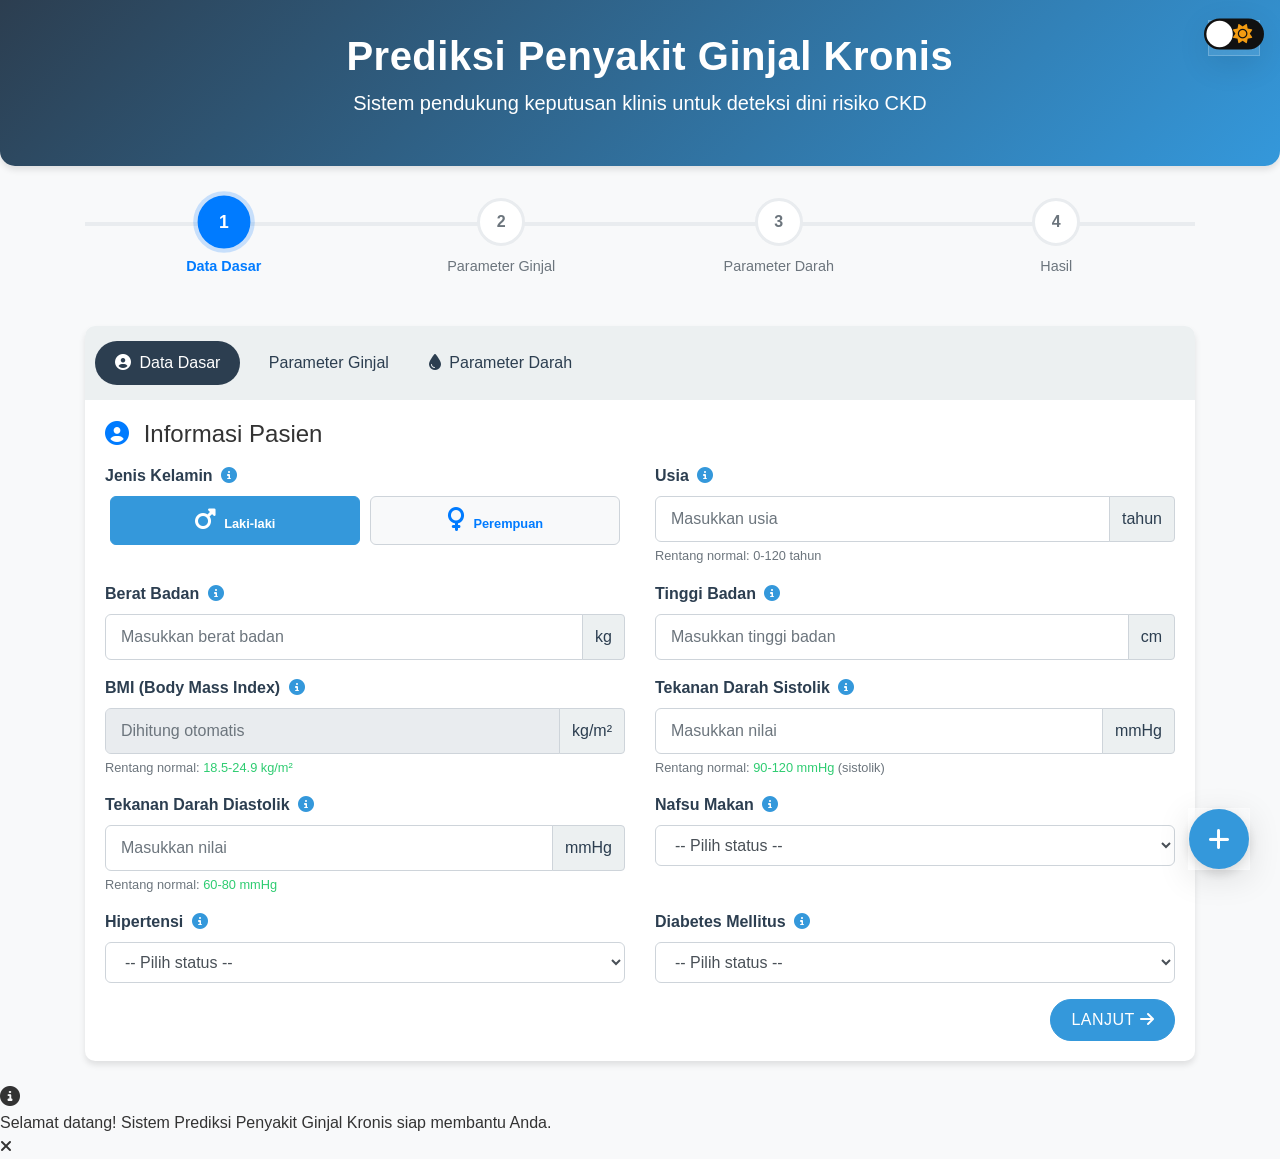
==== templates/index.html @ 7994974a "First commit" ====
<!DOCTYPE html>
<html lang="id">
<head>
    <meta charset="UTF-8">
    <meta name="viewport" content="width=device-width, initial-scale=1.0">
    <title>Prediksi Penyakit Ginjal Kronis - Sistem Pendukung Keputusan Klinis</title>
    <link href="https://cdnjs.cloudflare.com/ajax/libs/bootstrap/4.6.2/css/bootstrap.min.css" rel="stylesheet">
    <link href="https://cdnjs.cloudflare.com/ajax/libs/font-awesome/6.4.0/css/all.min.css" rel="stylesheet">
    <style>
        :root {
            --primary-color: #2c3e50;
            --secondary-color: #3498db;
            --accent-color: #e74c3c;
            --light-color: #ecf0f1;
            --dark-color: #2c3e50;
            --success-color: #2ecc71;
            --warning-color: #f39c12;
            --danger-color: #e74c3c;
        }
        
        body {
            background-color: #f8f9fa;
            font-family: 'Segoe UI', Tahoma, Geneva, Verdana, sans-serif;
            color: #333;
        }
        
        /* Header styling */
        .app-header {
            background: linear-gradient(135deg, var(--primary-color), var(--secondary-color));
            color: white;
            padding: 2rem 0;
            margin-bottom: 2rem;
            border-radius: 0 0 15px 15px;
            box-shadow: 0 4px 6px rgba(0, 0, 0, 0.1);
        }
        
        .app-title {
            font-weight: 700;
            letter-spacing: 0.5px;
        }
        
        /* Card styling */
        .card {
            border-radius: 10px;
            box-shadow: 0 4px 6px rgba(0, 0, 0, 0.1);
            margin-bottom: 20px;
            border: none;
        }
        
        .card-header {
            background-color: var(--light-color);
            border-bottom: none;
            border-radius: 10px 10px 0 0 !important;
            padding: 15px 20px;
        }
        
        .card-body {
            padding: 20px;
        }
        
        /* Navigation pills */
        .nav-pills .nav-link {
            border-radius: 50px;
            padding: 10px 20px;
            color: var(--primary-color);
            font-weight: 500;
        }
        
        .nav-pills .nav-link.active {
            background-color: var(--primary-color);
            color: white;
        }
        
        .nav-pills .nav-link:not(.active):hover {
            background-color: rgba(44, 62, 80, 0.1);
        }
        
        /* Form styling */
        .form-group label {
            font-weight: 600;
            color: var(--primary-color);
            margin-bottom: 0.5rem;
        }
        
        .form-control {
            border-radius: 6px;
            border: 1px solid #ced4da;
            padding: 10px 15px;
            height: auto;
            transition: all 0.3s;
        }
        
        .form-control:focus {
            border-color: var(--secondary-color);
            box-shadow: 0 0 0 0.2rem rgba(52, 152, 219, 0.25);
        }
        
        .input-group-text {
            background-color: var(--light-color);
            border-color: #ced4da;
            color: var(--primary-color);
        }
        
        /* Button styling */
        .btn {
            border-radius: 50px;
            padding: 8px 20px;
            font-weight: 500;
            text-transform: uppercase;
            letter-spacing: 0.5px;
            transition: all 0.3s;
        }
        
        .btn-primary {
            background-color: var(--secondary-color);
            border-color: var(--secondary-color);
        }
        
        .btn-primary:hover {
            background-color: #2980b9;
            border-color: #2980b9;
        }
        
        .btn-success {
            background-color: var(--success-color);
            border-color: var(--success-color);
        }
        
        .btn-success:hover {
            background-color: #27ae60;
            border-color: #27ae60;
        }
        
        .btn-secondary {
            background-color: #95a5a6;
            border-color: #95a5a6;
        }
        
        .btn-secondary:hover {
            background-color: #7f8c8d;
            border-color: #7f8c8d;
        }
        
        /* Loading spinner */
        .loading-spinner {
            width: 4rem;
            height: 4rem;
        }
        
        .result-card {
            display: none;
            opacity: 0;
            max-height: 0;
            transition: all 0.5s ease;
        }

        .result-card.show {
            display: block;
            opacity: 1;
            max-height: 1000px;
            animation: fadeIn 0.5s;
        }

        #mainResult {
            border-radius: 10px;
            padding: 20px;
            text-align: center;
        }

        #resultExplanation {
            border-radius: 10px;
            padding: 20px;
        }

        /* Risk levels styling */
        .high-risk {
            background: #ffe6e6;
            border-left: 5px solid #ff4444;
            color: #cc0000;
        }

        .moderate-risk {
            background-color: rgba(243, 156, 18, 0.1);
            border-left: 5px solid var(--warning-color);
        }

        .low-risk {
            background: #e6ffe6;
            border-left: 5px solid #00cc00;
            color: #006600;
        }

        /* Confidence badges */
        .confidence-badge {
            display: inline-block;
            padding: 5px 15px;
            border-radius: 20px;
            font-size: 0.8rem;
            font-weight: 600;
            color: white;
            margin-top: 10px;
        }

        .confidence-high {
            background-color: var(--success-color);
        }

        .confidence-medium {
            background-color: var(--warning-color);
        }

        .confidence-low {
            background-color: var(--danger-color);
        }

        /* Feature importance */
        #featureImportance {
            height: 300px;
        }

        /* Tooltip styling */
        .param-info {
            color: var(--secondary-color);
            margin-left: 4px;
            cursor: help;
        }

        /* Range indicators */
        .range-normal {
            color: var(--success-color);
            font-weight: 500;
        }

        .range-warning {
            color: var(--warning-color);
            font-weight: 500;
        }

        .range-danger {
            color: var(--danger-color);
            font-weight: 500;
        }

        /* Progress bar styling */
        .progress-container {
            width: 100%;
            background-color: #f1f1f1;
            border-radius: 5px;
            margin: 15px 0;
        }

        .progress-bar {
            height: 10px;
            border-radius: 5px;
            transition: width 0.5s ease-in-out;
        }

        .progress-bar-high {
            background-color: var(--danger-color);
        }

        .progress-bar-medium {
            background-color: var(--warning-color);
        }

        .progress-bar-low {
            background-color: var(--success-color);
        }

        /* Detailed results section */
        .details-section {
            margin-top: 30px;
            border-top: 1px solid #eee;
            padding-top: 20px;
        }

        .detail-card {
            background-color: #f9f9f9;
            border-radius: 8px;
            padding: 15px;
            margin-bottom: 15px;
            box-shadow: 0 2px 4px rgba(0,0,0,0.05);
            transition: transform 0.3s ease;
        }

        .detail-card:hover {
            transform: translateY(-3px);
        }

        /* Data table styling */
        .data-table {
            width: 100%;
            border-collapse: collapse;
            margin: 20px 0;
        }

        .data-table th, 
        .data-table td {
            padding: 10px;
            border: 1px solid #ddd;
            text-align: left;
        }

        .data-table th {
            background-color: #f5f5f5;
            font-weight: 600;
        }

        .data-table tr:nth-child(even) {
            background-color: #f9f9f9;
        }

        /* Fade-in animation */
        @keyframes fadeIn {
            from {
                opacity: 0;
            }
            to {
                opacity: 1;
            }
        }

        /* Print styles */
        @media print {
            .no-print {
                display: none;
            }
            
            .result-card {
                display: block !important;
                max-height: none !important;
                opacity: 1 !important;
            }
        }
        
        /* Gender toggle */
        .gender-toggle {
            display: flex;
            width: 100%;
            margin-bottom: 15px;
            margin-top: 20px;
        }
        
        .gender-toggle label {
            flex: 1;
            text-align: center;
            background-color: #f8f9fa;
            color: #495057;
            padding: 10px;
            margin: 0 5px;
            border-radius: 6px;
            cursor: pointer;
            transition: all 0.3s;
            border: 1px solid #ced4da;
        }
        
        .gender-toggle input[type="radio"] {
            display: none;
        }
        
        .gender-toggle input[type="radio"]:checked + label {
            background-color: var(--secondary-color);
            color: white;
            border-color: var(--secondary-color);
        }
        
        .gender-toggle label:hover {
            background-color: #e9ecef;
        }
        
        .gender-toggle input[type="radio"]:checked + label:hover {
            background-color: var(--secondary-color);
        }
        
        /* Icon styling */
        .gender-icon {
            font-size: 1.5rem;
            margin-right: 5px;
        }
        
        /* Awareness section */
        .awareness-section {
            background-color: rgba(52, 152, 219, 0.1);
            border-radius: 10px;
            padding: 20px;
            margin: 30px 0;
            border-left: 5px solid var(--secondary-color);
        }
        
        .awareness-title {
            color: var(--secondary-color);
            font-weight: 600;
        }
        
        .awareness-indicator {
            display: flex;
            align-items: center;
            margin-bottom: 10px;
        }
        
        .indicator-icon {
            width: 40px;
            height: 40px;
            border-radius: 50%;
            background-color: var(--secondary-color);
            color: white;
            display: flex;
            align-items: center;
            justify-content: center;
            margin-right: 15px;
            flex-shrink: 0;
        }
        
        /* Stage indicator */
        .ckd-stage-indicator {
            background-color: white;
            border-radius: 10px;
            overflow: hidden;
            margin: 20px 0;
            box-shadow: 0 2px 4px rgba(0,0,0,0.1);
        }
        
        .stage-header {
            background-color: var(--primary-color);
            color: white;
            padding: 10px 15px;
            font-weight: 600;
        }
        
        .stage-list {
            display: flex;
            flex-wrap: wrap;
        }
        
        .stage-item {
            flex: 1;
            min-width: 150px;
            padding: 15px;
            text-align: center;
            border-right: 1px solid #eee;
            border-bottom: 1px solid #eee;
        }
        
        .stage-title {
            font-weight: 600;
            margin-bottom: 5px;
        }
        
        .stage-value {
            font-size: 0.9rem;
            color: #666;
        }
        
        /* Print styling */
        @media print {
            body {
                background-color: white;
                font-size: 12pt;
            }
            
            .no-print {
                display: none !important;
            }
            
            .container {
                width: 100%;
                max-width: 100%;
            }
            
            .card {
                box-shadow: none;
                border: 1px solid #ddd;
            }
            
            .app-header {
                color: black;
                background: white;
                padding: 1rem 0;
                margin-bottom: 1rem;
                box-shadow: none;
                text-align: center;
            }
            
            #featureImportance {
                height: 250px;
            }
            
            .awareness-section {
                border: 1px solid #ddd;
                background-color: white;
            }
            
            .print-header {
                display: block !important;
                text-align: center;
                margin-bottom: 20px;
            }
            
            .print-footer {
                display: block !important;
                text-align: center;
                margin-top: 20px;
                font-size: 10pt;
                color: #666;
                border-top: 1px solid #ddd;
                padding-top: 10px;
            }
        }
        
        /* Print elements hidden by default */
        .print-header, .print-footer {
            display: none;
        }
        
        /* Animations */
        @keyframes fadeIn {
            from { opacity: 0; }
            to { opacity: 1; }
        }
        
        /* Risk factor badge */
        .risk-factor-badge {
            display: inline-block;
            background-color: #f8f9fa;
            padding: 3px 8px;
            border-radius: 15px;
            margin-right: 5px;
            margin-bottom: 5px;
            font-size: 0.85rem;
            border: 1px solid #e9ecef;
        }
        
        /* Progress steps */
        .form-progress {
            display: flex;
            margin-bottom: 30px;
            position: relative;
        }
        
        .form-progress::before {
            content: '';
            position: absolute;
            top: 14px;
            left: 0;
            width: 100%;
            height: 2px;
            background-color: #e9ecef;
            z-index: 1;
        }
        
        .progress-step {
            flex: 1;
            text-align: center;
            position: relative;
            z-index: 2;
        }
        
        .step-number {
            width: 30px;
            height: 30px;
            border-radius: 50%;
            background-color: #e9ecef;
            color: #6c757d;
            display: flex;
            align-items: center;
            justify-content: center;
            margin: 0 auto 10px;
            font-weight: 600;
            position: relative;
        }
        
        .progress-step.active .step-number, 
        .progress-step.completed .step-number {
            background-color: var(--secondary-color);
            color: white;
        }
        
        .step-title {
            font-size: 0.85rem;
            font-weight: 500;
            color: #6c757d;
        }
        
        .progress-step.active .step-title, 
        .progress-step.completed .step-title {
            color: var(--secondary-color);
            font-weight: 600;
        }
    </style>
</head>
<body>
    <!-- Print Header -->
    <div class="print-header">
        <h2>Laporan Prediksi Risiko Penyakit Ginjal Kronis</h2>
        <p>Tanggal Pemeriksaan: <span id="printDate"></span></p>
        <hr>
    </div>
    
    <!-- App Header -->
    <header class="app-header no-print">
        <div class="container">
            <div class="row">
                <div class="col-md-12 text-center">
                    <h1 class="app-title"><i class="fas fa-kidneys mr-2"></i> Prediksi Penyakit Ginjal Kronis</h1>
                    <p class="lead">Sistem pendukung keputusan klinis untuk deteksi dini risiko CKD</p>
                </div>
            </div>
        </div>
    </header>
    
    <div class="container">
        <!-- Progress Steps (Visible only on non-print) -->
        <div class="form-progress no-print">
            <div class="progress-step active" data-step="1">
                <div class="step-number">1</div>
                <div class="step-title">Data Dasar</div>
            </div>
            <div class="progress-step" data-step="2">
                <div class="step-number">2</div>
                <div class="step-title">Parameter Ginjal</div>
            </div>
            <div class="progress-step" data-step="3">
                <div class="step-number">3</div>
                <div class="step-title">Parameter Darah</div>
            </div>
            <div class="progress-step" data-step="4">
                <div class="step-number">4</div>
                <div class="step-title">Hasil</div>
            </div>
        </div>
        
        <div class="row">
            <div class="col-md-12">
                <div class="card">
                    <div class="card-header">
                        <ul class="nav nav-pills card-header-pills" id="formTabs" role="tablist">
                            <li class="nav-item">
                                <a class="nav-link active" id="basic-tab" data-toggle="tab" href="#basic" role="tab">
                                    <i class="fas fa-user-circle mr-1"></i> Data Dasar
                                </a>
                            </li>
                            <li class="nav-item">
                                <a class="nav-link" id="kidney-tab" data-toggle="tab" href="#kidney" role="tab">
                                    <i class="fas fa-kidneys mr-1"></i> Parameter Ginjal
                                </a>
                            </li>
                            <li class="nav-item">
                                <a class="nav-link" id="blood-tab" data-toggle="tab" href="#blood" role="tab">
                                    <i class="fas fa-tint mr-1"></i> Parameter Darah
                                </a>
                            </li>
                        </ul>
                    </div>
                    
                    <div class="card-body">
                        <form id="predictionForm">
                            <div class="tab-content" id="formTabsContent">
                                <!-- Basic Information Tab -->
                                <div class="tab-pane fade show active" id="basic" role="tabpanel" data-step="1">
                                    <h4 class="mb-3"><i class="fas fa-user-circle text-primary mr-2"></i> Informasi Pasien</h4>
                                    
                                    <div class="row">
                                        <div class="col-md-6">
                                            <div class="form-group">
                                                <label for="gender">
                                                    Jenis Kelamin 
                                                    <i class="fas fa-info-circle param-info" title="Gender berpengaruh pada nilai referensi parameter laboratorium"></i>
                                                </label>
                                                <div class="gender-toggle">
                                                    <input type="radio" name="gender" id="gender-male" value="male" checked>
                                                    <label for="gender-male"><i class="fas fa-mars gender-icon"></i> Laki-laki</label>
                                                    <input type="radio" name="gender" id="gender-female" value="female">
                                                    <label for="gender-female"><i class="fas fa-venus gender-icon"></i> Perempuan</label>
                                                </div>
                                            </div>
                                        </div>
                                        
                                        <div class="col-md-6">
                                            <div class="form-group">
                                                <label for="age">
                                                    Usia 
                                                    <i class="fas fa-info-circle param-info" title="Usia pasien dalam tahun"></i>
                                                </label>
                                                <div class="input-group">
                                                    <input type="number" class="form-control" id="age" name="age" placeholder="Masukkan usia" min="0" max="120" required>
                                                    <div class="input-group-append">
                                                        <span class="input-group-text">tahun</span>
                                                    </div>
                                                </div>
                                                <small class="form-text text-muted">Rentang normal: 0-120 tahun</small>
                                                <div class="invalid-feedback">Usia harus antara 0 dan 120 tahun</div>
                                            </div>
                                        </div>
                                    </div>
                                    
                                    <div class="row">
                                        <div class="col-md-6">
                                            <div class="form-group">
                                                <label for="weight">
                                                    Berat Badan 
                                                    <i class="fas fa-info-circle param-info" title="Berat badan pasien dalam kilogram"></i>
                                                </label>
                                                <div class="input-group">
                                                    <input type="number" class="form-control" id="weight" name="weight" placeholder="Masukkan berat badan" min="1" max="300" step="0.1">
                                                    <div class="input-group-append">
                                                        <span class="input-group-text">kg</span>
                                                    </div>
                                                </div>
                                            </div>
                                        </div>
                                        
                                        <div class="col-md-6">
                                            <div class="form-group">
                                                <label for="height">
                                                    Tinggi Badan 
                                                    <i class="fas fa-info-circle param-info" title="Tinggi badan pasien dalam sentimeter"></i>
                                                </label>
                                                <div class="input-group">
                                                    <input type="number" class="form-control" id="height" name="height" placeholder="Masukkan tinggi badan" min="50" max="250" step="0.1">
                                                    <div class="input-group-append">
                                                        <span class="input-group-text">cm</span>
                                                    </div>
                                                </div>
                                            </div>
                                        </div>
                                    </div>
                                    
                                    <div class="row">
                                        <div class="col-md-6">
                                            <div class="form-group">
                                                <label for="bmi">
                                                    BMI (Body Mass Index) 
                                                    <i class="fas fa-info-circle param-info" title="Indeks massa tubuh, dihitung otomatis dari berat dan tinggi"></i>
                                                </label>
                                                <div class="input-group">
                                                    <input type="number" class="form-control" id="bmi" name="bmi" placeholder="Dihitung otomatis" min="15" max="50" step="0.1" readonly>
                                                    <div class="input-group-append">
                                                        <span class="input-group-text">kg/m²</span>
                                                    </div>
                                                </div>
                                                <small class="form-text text-muted">Rentang normal: <span class="range-normal">18.5-24.9 kg/m²</span></small>
                                                <div class="invalid-feedback">BMI harus antara 15 dan 50 kg/m²</div>
                                            </div>
                                        </div>
                                    
                                        <div class="col-md-6">
                                            <div class="form-group">
                                                <label for="bp">
                                                    Tekanan Darah Sistolik
                                                    <i class="fas fa-info-circle param-info" title="Tekanan darah sistolik dalam mmHg"></i>
                                                </label>
                                                <div class="input-group">
                                                    <input type="number" class="form-control" id="bp" name="bp" placeholder="Masukkan nilai" min="60" max="240" required>
                                                    <div class="input-group-append">
                                                        <span class="input-group-text">mmHg</span>
                                                    </div>
                                                </div>
                                                <small class="form-text text-muted">Rentang normal: <span class="range-normal">90-120 mmHg</span> (sistolik)</small>
                                                <div class="invalid-feedback">Tekanan darah harus antara 60 dan 240 mmHg</div>
                                            </div>
                                        </div>
                                    </div>
        
                                    <div class="row">
                                        <div class="col-md-6">
                                            <div class="form-group">
                                                <label for="bp_diastolic">
                                                    Tekanan Darah Diastolik 
                                                    <i class="fas fa-info-circle param-info" title="Tekanan darah diastolik dalam mmHg"></i>
                                                </label>
                                                <div class="input-group">
                                                    <input type="number" class="form-control" id="bp_diastolic" name="bp_diastolic" placeholder="Masukkan nilai" min="40" max="140" required>
                                                    <div class="input-group-append">
                                                        <span class="input-group-text">mmHg</span>
                                                    </div>
                                                </div>
                                                <small class="form-text text-muted">Rentang normal: <span class="range-normal">60-80 mmHg</span></small>
                                            </div>
                                        </div>
                                        
                                        <div class="col-md-6">
                                            <div class="form-group">
                                                <label for="appetite">
                                                    Nafsu Makan 
                                                    <i class="fas fa-info-circle param-info" title="Kondisi nafsu makan pasien"></i>
                                                </label>
                                                <select class="form-control" id="appetite" name="appetite" required>
                                                    <option value="">-- Pilih status --</option>
                                                    <option value="good">Baik</option>
                                                    <option value="poor">Kurang</option>
                                                </select>
                                                <div class="invalid-feedback">Silakan pilih kondisi nafsu makan</div>
                                            </div>
                                        </div>
                                    </div>
                                    
                                    <div class="row">
                                        <div class="col-md-6">
                                            <div class="form-group">
                                                <label for="htn">
                                                    Hipertensi 
                                                    <i class="fas fa-info-circle param-info" title="Apakah pasien memiliki riwayat hipertensi"></i>
                                                </label>
                                                <select class="form-control" id="htn" name="htn">
                                                    <option value="">-- Pilih status --</option>
                                                    <option value="yes">Ya</option>
                                                    <option value="no">Tidak</option>
                                                </select>
                                                <div class="invalid-feedback">Silakan pilih status hipertensi</div>
                                            </div>
                                        </div>
                                        
                                        <div class="col-md-6">
                                            <div class="form-group">
                                                <label for="dm">
                                                    Diabetes Mellitus 
                                                    <i class="fas fa-info-circle param-info" title="Apakah pasien memiliki riwayat diabetes"></i>
                                                </label>
                                                <select class="form-control" id="dm" name="dm">
                                                    <option value="">-- Pilih status --</option>
                                                    <option value="yes">Ya</option>
                                                    <option value="no">Tidak</option>
                                                </select>
                                                <div class="invalid-feedback">Silakan pilih status diabetes</div>
                                            </div>
                                        </div>
                                    </div>
                                    
                                    <div class="row">
                                        <div class="col-md-12 text-right">
                                            <button type="button" class="btn btn-primary next-tab">Lanjut <i class="fas fa-arrow-right"></i></button>
                                        </div>
                                    </div>
                                </div>
                                
                                <!-- Kidney Parameters Tab -->
                                <div class="tab-pane fade" id="kidney" role="tabpanel" data-step="2">
                                    <h4 class="mb-3"><i class="fas fa-kidneys text-primary mr-2"></i> Parameter Fungsi Ginjal</h4>
                                    
                                    <div class="row">
                                        <div class="col-md-6">
                                            <div class="form-group">
                                                <label for="sc">Serum Creatinine <i class="fas fa-info-circle param-info" title="Kadar kreatinin dalam darah, peningkatan menunjukkan penurunan fungsi ginjal"></i></label>
                                                <div class="input-group">
                                                    <input type="number" class="form-control" id="sc" name="sc" placeholder="Masukkan nilai" min="0.5" max="15" step="0.1" required>
                                                    <div class="input-group-append">
                                                        <span class="input-group-text">mg/dL</span>
                                                    </div>
                                                </div>
                                                <small class="form-text text-muted gender-specific-range">Rentang normal:
                                                    <span class="male-range range-normal">0.7-1.3 mg/dL</span>
                                                    <span class="female-range d-none range-normal">0.6-1.1 mg/dL</span>
                                                </small>
                                                <div class="invalid-feedback">Nilai harus antara 0.5 dan 15 mg/dL</div>
                                            </div>
                                        </div>
                                        
                                        <div class="col-md-6">
                                            <div class="form-group">
                                                <label for="bu">Blood Urea <i class="fas fa-info-circle param-info" title="Kadar urea dalam darah, peningkatan menunjukkan penurunan fungsi ginjal"></i></label>
                                                <div class="input-group">
                                                    <input type="number" class="form-control" id="bu" name="bu" placeholder="Masukkan nilai" min="10" max="300" step="0.1" required>
                                                    <div class="input-group-append">
                                                        <span class="input-group-text">mg/dL</span>
                                                    </div>
                                                </div>
                                                <small class="form-text text-muted">Rentang normal: <span class="range-normal">10-50 mg/dL</span></small>
                                                <div class="invalid-feedback">Nilai harus antara 10 dan 300 mg/dL</div>
                                            </div>
                                        </div>
                                    </div>
                                    
                                    <div class="row">
                                        <div class="col-md-6">
                                            <div class="form-group">
                                                <label for="sg">Specific Gravity <i class="fas fa-info-circle param-info" title="Kerapatan urin yang menunjukkan kemampuan ginjal untuk mengkonsentrasikan urin"></i></label>
                                                <input type="number" class="form-control" id="sg" name="sg" placeholder="Masukkan nilai" min="1.000" max="1.040" step="0.001">
                                                <small class="form-text text-muted">Rentang normal: <span class="range-normal">1.005-1.030</span></small>
                                                <div class="invalid-feedback">Nilai harus antara 1.000 dan 1.040</div>
                                            </div>
                                        </div>
                                        
                                        <div class="col-md-6">
                                            <div class="form-group">
                                                <label for="al">Albumin <i class="fas fa-info-circle param-info" title="Protein dalam urin, peningkatan menunjukkan kerusakan glomerulus"></i></label>
                                                <select class="form-control" id="al" name="al">
                                                    <option value="">-- Pilih nilai --</option>
                                                    <option value="0">0 (tidak ada)</option>
                                                    <option value="1">1 (sedikit)</option>
                                                    <option value="2">2 (sedang)</option>
                                                    <option value="3">3 (tinggi)</option>
                                                    <option value="4">4 (sangat tinggi)</option>
                                                    <option value="5">5 (ekstrem tinggi)</option>
                                                </select>
                                                <small class="form-text text-muted">Normal: <span class="range-normal">0 (tidak ada)</span></small>
                                                <div class="invalid-feedback">Silakan pilih nilai albumin</div>
                                            </div>
                                        </div>
                                    </div>
                                    
                                    <div class="row">
                                        <div class="col-md-6">
                                            <div class="form-group">
                                                <label for="su">Sugar <i class="fas fa-info-circle param-info" title="Gula dalam urin, menunjukkan gula darah yang tinggi atau masalah fungsi ginjal"></i></label>
                                                <select class="form-control" id="su" name="su">
                                                    <option value="">-- Pilih nilai --</option>
                                                    <option value="0">0 (tidak ada)</option>
                                                    <option value="1">1 (sedikit)</option>
                                                    <option value="2">2 (sedang)</option>
                                                    <option value="3">3 (tinggi)</option>
                                                    <option value="4">4 (sangat tinggi)</option>
                                                    <option value="5">5 (ekstrem tinggi)</option>
                                                </select>
                                                <small class="form-text text-muted">Normal: <span class="range-normal">0 (tidak ada)</span></small>
                                                <div class="invalid-feedback">Silakan pilih nilai gula</div>
                                            </div>
                                        </div>
                                        
                                        <div class="col-md-6">
                                            <div class="form-group">
                                                <label for="rbc">Red Blood Cells <i class="fas fa-info-circle param-info" title="Sel darah merah dalam urin, menunjukkan kerusakan atau peradangan ginjal"></i></label>
                                                <select class="form-control" id="rbc" name="rbc">
                                                    <option value="">-- Pilih status --</option>
                                                    <option value="normal">Normal</option>
                                                    <option value="abnormal">Abnormal</option>
                                                </select>
                                                <small class="form-text text-muted">Normal: <span class="range-normal">Tidak ada RBC atau jumlah normal</span></small>
                                                <div class="invalid-feedback">Silakan pilih status sel darah merah</div>
                                            </div>
                                        </div>
                                    </div>
                                    
                                    <div class="row">
                                        <div class="col-md-6">
                                            <div class="form-group">
                                                <label for="pc">Pus Cell <i class="fas fa-info-circle param-info" title="Sel nanah dalam urin, menunjukkan infeksi saluran kemih atau inflamasi ginjal"></i></label>
                                                <select class="form-control" id="pc" name="pc">
                                                    <option value="">-- Pilih status --</option>
                                                    <option value="normal">Normal</option>
                                                    <option value="abnormal">Abnormal</option>
                                                </select>
                                                <small class="form-text text-muted">Normal: <span class="range-normal">Tidak ada atau jumlah minimal</span></small>
                                                <div class="invalid-feedback">Silakan pilih status sel nanah</div>
                                            </div>
                                        </div>
                                        
                                        <div class="col-md-6">
                                            <div class="form-group">
                                                <label for="pcc">Pus Cell Clumps <i class="fas fa-info-circle param-info" title="Kumpulan sel nanah, menunjukkan infeksi saluran kemih berat"></i></label>
                                                <select class="form-control" id="pcc" name="pcc">
                                                    <option value="">-- Pilih status --</option>
                                                    <option value="present">Ada</option>
                                                    <option value="notpresent">Tidak Ada</option>
                                                </select>
                                                <small class="form-text text-muted">Normal: <span class="range-normal">Tidak Ada</span></small>
                                                <div class="invalid-feedback">Silakan pilih status kumpulan sel nanah</div>
                                            </div>
                                        </div>
                                    </div>
                                    
                                    <div class="row">
                                        <div class="col-md-6">
                                            <div class="form-group">
                                                <label for="ba">Bacteria <i class="fas fa-info-circle param-info" title="Bakteri dalam urin, menunjukkan infeksi saluran kemih"></i></label>
                                                <select class="form-control" id="ba" name="ba">
                                                    <option value="">-- Pilih status --</option>
                                                    <option value="present">Ada</option>
                                                    <option value="notpresent">Tidak Ada</option>
                                                </select>
                                                <small class="form-text text-muted">Normal: <span class="range-normal">Tidak Ada</span></small>
                                                <div class="invalid-feedback">Silakan pilih status bakteri</div>
                                            </div>
                                        </div>
                                        
                                        <div class="col-md-6">
                                            <div class="form-group">
                                                <label for="bgr">Blood Glucose Random <i class="fas fa-info-circle param-info" title="Kadar gula darah sewaktu"></i></label>
                                                <div class="input-group">
                                                    <input type="number" class="form-control" id="bgr" name="bgr" placeholder="Masukkan nilai" min="70" max="500" required>
                                                    <div class="input-group-append">
                                                        <span class="input-group-text">mg/dL</span>
                                                    </div>
                                                </div>
                                                <small class="form-text text-muted">Rentang normal: <span class="range-normal">70-140 mg/dL</span></small>
                                                <div class="invalid-feedback">Nilai harus antara 70 dan 500 mg/dL</div>
                                            </div>
                                        </div>
                                    </div>
                                    
                                    <div class="row">
                                        <div class="col-md-12 text-right">
                                            <button type="button" class="btn btn-secondary prev-tab"><i class="fas fa-arrow-left"></i> Kembali</button>
                                            <button type="button" class="btn btn-primary next-tab">Lanjut <i class="fas fa-arrow-right"></i></button>
                                        </div>
                                    </div>
                                </div>
                                
                                <!-- Blood Parameters Tab -->
                                <div class="tab-pane fade" id="blood" role="tabpanel" data-step="3">
                                    <h4 class="mb-3"><i class="fas fa-tint text-primary mr-2"></i> Parameter Darah</h4>
                                    
                                    <div class="row">
                                        <div class="col-md-6">
                                            <div class="form-group">
                                                <label for="hemo">Hemoglobin <i class="fas fa-info-circle param-info" title="Kadar hemoglobin dalam darah, menggambarkan kemampuan darah membawa oksigen"></i></label>
                                                <div class="input-group">
                                                    <input type="number" class="form-control" id="hemo" name="hemo" placeholder="Masukkan nilai" min="3" max="20" step="0.1" required>
                                                    <div class="input-group-append">
                                                        <span class="input-group-text">g/dL</span>
                                                    </div>
                                                </div>
                                                <small class="form-text text-muted gender-specific-range">Rentang normal:
                                                    <span class="male-range range-normal">13.5-17.5 g/dL</span>
                                                    <span class="female-range d-none range-normal">12.0-15.5 g/dL</span>
                                                </small>
                                                <div class="invalid-feedback">Nilai harus antara 3 dan 20 g/dL</div>
                                            </div>
                                        </div>
                                        
                                        <div class="col-md-6">
                                            <div class="form-group">
                                                <label for="pcv">Packed Cell Volume <i class="fas fa-info-circle param-info" title="Persentase sel darah merah dalam darah total, menunjukkan kekentalan darah"></i></label>
                                                <div class="input-group">
                                                    <input type="number" class="form-control" id="pcv" name="pcv" placeholder="Masukkan nilai" min="15" max="60" step="0.1">
                                                    <div class="input-group-append">
                                                        <span class="input-group-text">%</span>
                                                    </div>
                                                </div>
                                                <small class="form-text text-muted gender-specific-range">Rentang normal:
                                                    <span class="male-range range-normal">40-50%</span>
                                                    <span class="female-range d-none range-normal">36-44%</span>
                                                </small>
                                                <div class="invalid-feedback">Nilai harus antara 15 dan 60%</div>
                                            </div>
                                        </div>
                                    </div>
                                    
                                    <div class="row">
                                        <div class="col-md-6">
                                            <div class="form-group">
                                                <label for="wc">White Blood Cell Count <i class="fas fa-info-circle param-info" title="Jumlah sel darah putih, menunjukkan kemampuan imunitas dan adanya infeksi"></i></label>
                                                <div class="input-group">
                                                    <input type="number" class="form-control" id="wc" name="wc" placeholder="Masukkan nilai" min="2000" max="30000" step="100">
                                                    <div class="input-group-append">
                                                        <span class="input-group-text">cells/mm³</span>
                                                    </div>
                                                </div>
                                                <small class="form-text text-muted">Rentang normal: <span class="range-normal">4500-11000 cells/mm³</span></small>
                                                <div class="invalid-feedback">Nilai harus antara 2000 dan 30000 cells/mm³</div>
                                            </div>
                                        </div>
                                        
                                        <div class="col-md-6">
                                            <div class="form-group">
                                                <label for="rc">Red Blood Cell Count <i class="fas fa-info-circle param-info" title="Jumlah sel darah merah per mm kubik darah"></i></label>
                                                <div class="input-group">
                                                    <input type="number" class="form-control" id="rc" name="rc" placeholder="Masukkan nilai" min="2" max="8" step="0.1">
                                                    <div class="input-group-append">
                                                        <span class="input-group-text">million/mm³</span>
                                                    </div>
                                                </div>
                                                <small class="form-text text-muted gender-specific-range">Rentang normal:
                                                    <span class="male-range range-normal">4.5-5.9 million/mm³</span>
                                                    <span class="female-range d-none range-normal">4.1-5.1 million/mm³</span>
                                                </small>
                                                <div class="invalid-feedback">Nilai harus antara 2 dan 8 million/mm³</div>
                                            </div>
                                        </div>
                                    </div>
                                    
                                    <div class="row">
                                        <div class="col-md-6">
                                            <div class="form-group">
                                                <label for="htn">Hipertensi <i class="fas fa-info-circle param-info" title="Apakah pasien memiliki riwayat hipertensi"></i></label>
                                                <select class="form-control" id="htn-copy" name="htn-copy" disabled>
                                                    <option value="">-- Pilih status --</option>
                                                    <option value="yes">Ya</option>
                                                    <option value="no">Tidak</option>
                                                </select>
                                                <small class="form-text text-muted">Disalin dari data sebelumnya</small>
                                            </div>
                                        </div>
                                        
                                        <div class="col-md-6">
                                            <div class="form-group">
                                                <label for="dm-copy">Diabetes Mellitus <i class="fas fa-info-circle param-info" title="Apakah pasien memiliki riwayat diabetes"></i></label>
                                                <select class="form-control" id="dm-copy" name="dm-copy" disabled>
                                                    <option value="">-- Pilih status --</option>
                                                    <option value="yes">Ya</option>
                                                    <option value="no">Tidak</option>
                                                </select>
                                                <small class="form-text text-muted">Disalin dari data sebelumnya</small>
                                            </div>
                                        </div>
                                    </div>
                                    
                                    <div class="row">
                                        <div class="col-md-6">
                                            <div class="form-group">
                                                <label for="cad">Coronary Artery Disease <i class="fas fa-info-circle param-info" title="Apakah pasien memiliki riwayat penyakit jantung koroner"></i></label>
                                                <select class="form-control" id="cad" name="cad">
                                                    <option value="">-- Pilih status --</option>
                                                    <option value="yes">Ya</option>
                                                    <option value="no">Tidak</option>
                                                </select>
                                                <div class="invalid-feedback">Silakan pilih status penyakit jantung koroner</div>
                                            </div>
                                        </div>
                                        
                                        <div class="col-md-6">
                                            <div class="form-group">
                                                <label for="pe">Pedal Edema <i class="fas fa-info-circle param-info" title="Pembengkakan pada kaki, sering terjadi pada gagal ginjal"></i></label>
                                                <select class="form-control" id="pe" name="pe">
                                                    <option value="">-- Pilih status --</option>
                                                    <option value="yes">Ya</option>
                                                    <option value="no">Tidak</option>
                                                </select>
                                                <div class="invalid-feedback">Silakan pilih status edema pedal</div>
                                            </div>
                                        </div>
                                    </div>
                                    
                                    <div class="row">
                                        <div class="col-md-6">
                                            <div class="form-group">
                                                <label for="ane">Anemia <i class="fas fa-info-circle param-info" title="Apakah pasien memiliki anemia, sering terjadi pada gagal ginjal kronis"></i></label>
                                                <select class="form-control" id="ane" name="ane">
                                                    <option value="">-- Pilih status --</option>
                                                    <option value="yes">Ya</option>
                                                    <option value="no">Tidak</option>
                                                </select>
                                                <div class="invalid-feedback">Silakan pilih status anemia</div>
                                            </div>
                                        </div>
                                    </div>
                                    
                                    <div class="row">
                                        <div class="col-md-12 text-right">
                                            <button type="button" class="btn btn-secondary prev-tab"><i class="fas fa-arrow-left"></i> Kembali</button>
                                            <button type="submit" class="btn btn-success"><i class="fas fa-chart-line"></i> Analisis</button>
                                        </div>
                                    </div>
                                </div>
                            </div>
                        </form>
                        
                        <!-- Loading Spinner (initially hidden) -->
                        <div id="loadingSpinner" class="text-center my-5" style="display: none;">
                            <div class="spinner-border loading-spinner text-primary" role="status">
                                <span class="sr-only">Loading...</span>
                            </div>
                            <p class="mt-3">Memproses data dan menganalisis risiko...</p>
                        </div>
                    </div>
                </div>
            </div>
        </div>
        
        <!-- Result Cards (initially hidden) -->
        <div class="row result-card" id="resultSection" style="display: none;">
            <div class="col-md-12">
                <div class="card">
                    <div class="card-header d-flex justify-content-between align-items-center">
                        <h5 class="mb-0"><i class="fas fa-chart-pie text-primary mr-2"></i> Hasil Analisis</h5>
                        <div>
                            <button class="btn btn-sm btn-outline-primary no-print" id="printReport"><i class="fas fa-print"></i> Cetak Laporan</button>
                            <button class="btn btn-sm btn-outline-secondary no-print ml-2" id="resetForm"><i class="fas fa-redo"></i> Analisis Baru</button>
                        </div>
                    </div>
                    <div class="card-body">
                        <div class="row">
                            <div class="col-md-6">
                                <div id="mainResult" class="mb-4">
                                    <!-- Will be filled by JS -->
                                </div>
                                
                                <div id="resultExplanation">
                                    <!-- Will be filled by JS -->
                                </div>
                                
                                <div class="ckd-stage-indicator mt-4">
                                    <div class="stage-header">
                                        Stadium Penyakit Ginjal Kronis
                                    </div>
                                    <div class="stage-list">
                                        <div class="stage-item">
                                            <div class="stage-title">Stadium 1</div>
                                            <div class="stage-value">GFR ≥ 90 mL/min</div>
                                        </div>
                                        <div class="stage-item">
                                            <div class="stage-title">Stadium 2</div>
                                            <div class="stage-value">GFR 60-89 mL/min</div>
                                        </div>
                                        <div class="stage-item">
                                            <div class="stage-title">Stadium 3</div>
                                            <div class="stage-value">GFR 30-59 mL/min</div>
                                        </div>
                                        <div class="stage-item">
                                            <div class="stage-title">Stadium 4</div>
                                            <div class="stage-value">GFR 15-29 mL/min</div>
                                        </div>
                                        <div class="stage-item">
                                            <div class="stage-title">Stadium 5</div>
                                            <div class="stage-value">GFR < 15 mL/min</div>
                                        </div>
                                    </div>
                                </div>
                            </div>
                            
                            <div class="col-md-6">
                                <div class="card">
                                    <div class="card-header">
                                        <h6 class="mb-0"><i class="fas fa-chart-bar"></i> Faktor Risiko Signifikan</h6>
                                    </div>
                                    <div class="card-body">
                                        <!-- Add canvas for Chart.js -->
                                        <canvas id="featureImportanceChart" height="250" style="display: none;"></canvas>
                                        <div id="featureImportance"></div>
                                    </div>
                                </div>
                                
                                <h5 class="mt-4">Detail Pasien</h5>
                                <div class="table-responsive">
                                    <table class="table table-sm table-bordered">
                                        <tr>
                                            <th>Usia</th>
                                            <td id="result-age">-</td>
                                            <th>Jenis Kelamin</th>
                                            <td id="result-gender">-</td>
                                        </tr>
                                        <tr>
                                            <th>Hipertensi</th>
                                            <td id="result-htn">-</td>
                                            <th>Diabetes</th>
                                            <td id="result-dm">-</td>
                                        </tr>
                                        <tr>
                                            <th>BMI</th>
                                            <td id="result-bmi">-</td>
                                            <th>Tekanan Darah</th>
                                            <td id="result-bp">-</td>
                                        </tr>
                                    </table>
                                </div>
                                
                                <h5 class="mt-4">Parameter Kritis</h5>
                                <div class="table-responsive">
                                    <table class="table table-sm table-bordered">
                                        <tr>
                                            <th>Kreatinin</th>
                                            <td id="result-sc">-</td>
                                            <th>Ureum</th>
                                            <td id="result-bu">-</td>
                                        </tr>
                                        <tr>
                                            <th>Hemoglobin</th>
                                            <td id="result-hemo">-</td>
                                            <th>Albumin Urin</th>
                                            <td id="result-al">-</td>
                                        </tr>
                                    </table>
                                </div>
                            </div>
                        </div>
                        
                        <div class="awareness-section mt-4">
                            <h5 class="awareness-title"><i class="fas fa-lightbulb mr-2"></i> Informasi Penyakit Ginjal Kronis</h5>
                            <p>Penyakit Ginjal Kronis (CKD) adalah kondisi penurunan fungsi ginjal secara perlahan yang dapat berlangsung selama beberapa bulan hingga tahun. Kondisi ini sering tidak menimbulkan gejala sampai stadium lanjut.</p>
                            
                            <div class="row mt-4">
                                <div class="col-md-6">
                                    <div class="awareness-indicator">
                                        <div class="indicator-icon">
                                            <i class="fas fa-exclamation-triangle"></i>
                                        </div>
                                        <div>
                                            <h6>Faktor Risiko Utama</h6>
                                            <div>
                                                <span class="risk-factor-badge">Diabetes</span>
                                                <span class="risk-factor-badge">Hipertensi</span>
                                                <span class="risk-factor-badge">Obesitas</span>
                                                <span class="risk-factor-badge">Riwayat keluarga</span>
                                            </div>
                                        </div>
                                    </div>
                                </div>
                                
                                <div class="col-md-6">
                                    <div class="awareness-indicator">
                                        <div class="indicator-icon">
                                            <i class="fas fa-heartbeat"></i>
                                        </div>
                                        <div>
                                            <h6>Gejala Umum</h6>
                                            <div>
                                                <span class="risk-factor-badge">Kelelahan</span>
                                                <span class="risk-factor-badge">Pembengkakan</span>
                                                <span class="risk-factor-badge">Kurang nafsu makan</span>
                                                <span class="risk-factor-badge">Tekanan darah tinggi</span>
                                            </div>
                                        </div>
                                    </div>
                                </div>
                            </div>
                            
                            <div class="row mt-3">
                                <div class="col-md-6">
                                    <div class="awareness-indicator">
                                        <div class="indicator-icon">
                                            <i class="fas fa-stethoscope"></i>
                                        </div>
                                        <div>
                                            <h6>Tindakan Preventif</h6>
                                            <div>
                                                <span class="risk-factor-badge">Kontrol tekanan darah</span>
                                                <span class="risk-factor-badge">Kontrol gula darah</span>
                                                <span class="risk-factor-badge">Diet rendah garam</span>
                                                <span class="risk-factor-badge">Berhenti merokok</span>
                                                <span class="risk-factor-badge">Aktivitas fisik rutin</span>
                                            </div>
                                        </div>
                                    </div>
                                </div>
                                
                                <div class="col-md-6">
                                    <div class="awareness-indicator">
                                        <div class="indicator-icon">
                                            <i class="fas fa-pills"></i>
                                        </div>
                                        <div>
                                            <h6>Penanganan</h6>
                                            <div>
                                                <span class="risk-factor-badge">Obat hipertensi</span>
                                                <span class="risk-factor-badge">Obat diabetes</span>
                                                <span class="risk-factor-badge">Diet khusus</span>
                                                <span class="risk-factor-badge">Hemodialisis</span>
                                                <span class="risk-factor-badge">Transplantasi ginjal</span>
                                            </div>
                                        </div>
                                    </div>
                                </div>
                            </div>
                        </div>
                    </div>
                </div>
            </div>
        </div>

    <!-- Print Footer -->
    <div class="print-footer">
        <p>Laporan dibuat dengan Sistem Prediksi Penyakit Ginjal Kronis.</p>
        <p>Catatan: Hasil prediksi ini hanya merupakan estimasi dan bukan pengganti diagnosis medis profesional. Konsultasikan dengan dokter untuk evaluasi lebih lanjut.</p>
    </div>

    <!-- JavaScript Libraries -->
    <script src="https://cdnjs.cloudflare.com/ajax/libs/jquery/3.6.0/jquery.min.js"></script>
    <script src="https://cdnjs.cloudflare.com/ajax/libs/popper.js/1.16.1/umd/popper.min.js"></script>
    <script src="https://cdnjs.cloudflare.com/ajax/libs/bootstrap/4.6.2/js/bootstrap.min.js"></script>
    <script src="https://cdnjs.cloudflare.com/ajax/libs/Chart.js/3.7.1/chart.min.js"></script>
    <script src="https://cdnjs.cloudflare.com/ajax/libs/tilt.js/1.2.1/tilt.jquery.min.js"></script>
    
    <script>
        $(document).ready(function() {
            updateProgressSteps(1);
    
            // Tab Navigation Handlers
            $('#formTabs a[data-toggle="tab"]').on('click', function(e) {
                e.preventDefault();
                $(this).tab('show');
            });
            
            // Calculate BMI when weight or height changes
            function calculateBMI() {
                const weight = parseFloat($("#weight").val());
                const height = parseFloat($("#height").val()) / 100; // Convert to meters
                
                if (weight && height) {
                    const bmi = weight / (height * height);
                    $("#bmi").val(bmi.toFixed(1));
                    
                    // Highlight BMI status
                    if (bmi < 18.5) {
                        $("#bmi").removeClass("is-valid is-invalid").addClass("is-invalid");
                    } else if (bmi >= 18.5 && bmi < 25) {
                        $("#bmi").removeClass("is-valid is-invalid").addClass("is-valid");
                    } else if (bmi >= 25) {
                        $("#bmi").removeClass("is-valid is-invalid").addClass("is-invalid");
                    }
                } else {
                    $("#bmi").val("");
                    $("#bmi").removeClass("is-valid is-invalid");
                }
            }
            
            $("#weight, #height").on('input change', calculateBMI);
            
            // Update gender-specific reference ranges
            function updateGenderRanges() {
                const gender = $("input[name='gender']:checked").val();
                
                if (gender === "male") {
                    $(".male-range").removeClass("d-none");
                    $(".female-range").addClass("d-none");
                } else {
                    $(".male-range").addClass("d-none");
                    $(".female-range").removeClass("d-none");
                }
            }
            
            $("input[name='gender']").change(updateGenderRanges);
            
            // Initialize gender ranges
            updateGenderRanges();
            
            // Copy values from first tab to third tab
            function copyBasicInfo() {
                const htnValue = $("#htn").val();
                const dmValue = $("#dm").val();
                
                $("#htn-copy").val(htnValue);
                $("#dm-copy").val(dmValue);
            }
            
            // Update progress steps indicator
            function updateProgressSteps(currentStep) {
                // Reset all steps
                $('.progress-step').removeClass('active completed');
                
                // Update status of each step
                $('.progress-step').each(function() {
                    const step = parseInt($(this).data('step'));
                    if(step < currentStep) {
                        $(this).addClass('completed');
                    } else if(step === currentStep) {
                        $(this).addClass('active');
                    }
                });
            }
            
            // Validate current tab fields
            function validateCurrentTab(tab) {
                let isValid = true;
                $(tab).find(':input[required]').each(function() {
                    const value = $(this).val();
                    if(!value || (typeof value === 'string' && value.trim() === '')) {
                        $(this).addClass('is-invalid');
                        isValid = false;
                    } else {
                        $(this).removeClass('is-invalid');
                    }
                });
                return isValid;
            }
            
            // Show validation alert
            function showValidationAlert() {
                $("#validationAlert").fadeIn();
                setTimeout(function() {
                    $("#validationAlert").fadeOut();
                }, 5000);
            }
            
            // Next button handler - advances progress and validates
            $(".next-tab").click(function() {
                const currentTab = $(this).closest(".tab-pane");
                const nextTab = currentTab.next(".tab-pane");
                const nextTabId = nextTab.attr("id");
                
                // Validate current tab before proceeding
                if(validateCurrentTab(currentTab)) {
                    // Update progress steps only on successful validation
                    const currentStep = parseInt(currentTab.data("step")) || 1;
                    updateProgressSteps(currentStep + 1);
                    
                    if (nextTabId) {
                        if (nextTabId === "blood") {
                            copyBasicInfo();
                        }
                        
                        // Switch tabs
                        $("#formTabs .nav-link").removeClass("active");
                        $(`#${nextTabId}-tab`).addClass("active");
                        
                        // Update content panels
                        $(".tab-pane").removeClass("show active");
                        nextTab.addClass("show active");
                        
                        // Scroll to top
                        $('html, body').animate({
                            scrollTop: $(".card-body").offset().top - 20
                        }, 400);
                    }
                } else {
                    // Show validation message
                    showValidationAlert();
                }
            });
            
            // Previous button handler - only changes content, not progress
            $(".prev-tab").click(function() {
                const currentTab = $(this).closest(".tab-pane");
                const prevTab = currentTab.prev(".tab-pane");
                const prevTabId = prevTab.attr("id");
                
                if (prevTabId) {
                    // Switch tabs
                    $("#formTabs .nav-link").removeClass("active");
                    $(`#${prevTabId}-tab`).addClass("active");
                    
                    // Update content panels
                    $(".tab-pane").removeClass("show active");
                    prevTab.addClass("show active");
                    
                    // Scroll to top
                    $('html, body').animate({
                        scrollTop: $(".card-body").offset().top - 20
                    }, 400);
                }
            });
            
            // Input validation handlers
            $(':input[required]').on('input', function() {
                if($(this).val()) {
                    $(this).removeClass('is-invalid');
                }
            });
            
            // Form submission
            $('#predictionForm').submit(function(e) {
                e.preventDefault();
                
                // Validate the current tab
                if (validateCurrentTab($('#blood'))) {
                    // Show loading spinner and update progress
                    $('#loadingSpinner').show();
                    updateProgressSteps(4);
                    
                    // Get form data
                    const formData = getFormData();
                    
                    // Simulate prediction process with timeout
                    setTimeout(() => {
                        // Calculate results
                        const gfr = calculateGFR(formData);
                        const riskScore = simulatePrediction(formData);
                        
                        // Update the result section
                        updateResultSection(formData, riskScore, gfr);
                        
                        // Hide spinner and show results with animation
                        $('#loadingSpinner').hide();
                        $('#resultSection').addClass('show').fadeIn();
                        
                        // Scroll to results for better user experience
                        $('html, body').animate({
                            scrollTop: $("#resultSection").offset().top - 100
                        }, 500);
                        
                    }, 1000); // Simulated process time reduced to 1 second
                } else {
                    // Show validation error notification
                    showNotification('error', 'Harap isi semua field yang diperlukan!');
                    
                    // Find first invalid input and focus
                    const firstInvalid = $(this).find(':invalid').first();
                    if (firstInvalid.length > 0) {
                        // Switch to appropriate tab
                        const tabId = firstInvalid.closest('.tab-pane').attr('id');
                        $(`#${tabId}-tab`).tab('show');
                        
                        // Focus on invalid input
                        $('html, body').animate({
                            scrollTop: firstInvalid.offset().top - 100
                        }, 500);
                        firstInvalid.focus();
                    }
                }
            });

            // Form field validation function
            function validateCurrentTab(currentTab) {
                let isValid = true;
                
                // Validate required fields in the current tab
                currentTab.find(':input[required]').each(function() {
                    if (!$(this).val()) {
                        $(this).addClass('is-invalid');
                        isValid = false;
                    } else {
                        $(this).removeClass('is-invalid');
                    }
                });
                
                return isValid;
            }

            // Function to show notifications
            function showNotification(type, message) {
                // You can implement this function based on your notification system
                // For example, using Bootstrap toasts or alerts
                if (type === 'error') {
                    // Fallback to alert if custom notification not implemented
                    if (typeof showValidationAlert === 'function') {
                        showValidationAlert(message);
                    } else {
                        alert(message);
                    }
                }
            }

            // Initialize form validation
            (function() {
                'use strict';
                window.addEventListener('load', function() {
                    var forms = document.getElementsByClassName('needs-validation');
                    Array.prototype.filter.call(forms, function(form) {
                        form.addEventListener('submit', function(event) {
                            if (form.checkValidity() === false) {
                                event.preventDefault();
                                event.stopPropagation();
                            }
                            form.classList.add('was-validated');
                        }, false);
                        
                        // Add input event listeners to remove validation errors when user types
                        $(form).find(':input').on('input', function() {
                            if ($(this).val()) {
                                $(this).removeClass('is-invalid');
                            }
                        });
                    });
                }, false);
            })();

            // Helper function to reset form
            function resetForm() {
                $('#predictionForm')[0].reset();
                $('#predictionForm').removeClass('was-validated');
                $('.is-invalid').removeClass('is-invalid');
                $('#resultSection').removeClass('show').hide();
                updateProgressSteps(1);
            }

            // Add reset button event listener
            $('#resetButton').on('click', function() {
                resetForm();
            });
            
            // Form submission and prediction
            function submitForm() {
                // Validate form first
                if (!validateForm()) {
                    return;
                }
                
                // Hide form and show loading spinner
                $("#patientForm").hide();
                $("#loadingSpinner").show();
                
                // Update progress to indicate processing
                updateProgressSteps(3); // Assuming there are 4 steps and this is step 3
                
                // Collect form data
                const formData = {
                    age: parseInt($("#age").val()),
                    gender: $("input[name='gender']:checked").val(),
                    height: parseFloat($("#height").val()),
                    weight: parseFloat($("#weight").val()),
                    bp: parseFloat($("#bp").val()),
                    bp_diastolic: parseFloat($("#bp_diastolic").val()), // Added from your new code
                    appetite: $("#appetite").val(), // Added from your new code
                    sg: parseFloat($("#sg").val()),
                    al: parseInt($("#al").val() || "0"),
                    su: parseInt($("#su").val() || "0"),
                    rbc: $("#rbc").val(),
                    pc: $("#pc").val(),
                    pcc: $("#pcc").val(),
                    ba: $("#ba").val(),
                    bgr: parseFloat($("#bgr").val()),
                    bu: parseFloat($("#bu").val()),
                    sc: parseFloat($("#sc").val()),
                    sod: parseFloat($("#sod").val()),
                    pot: parseFloat($("#pot").val()),
                    hemo: parseFloat($("#hemo").val()),
                    pcv: parseFloat($("#pcv").val() || "0"),
                    wc: parseFloat($("#wc").val() || "0"),
                    rc: parseFloat($("#rc").val() || "0"),
                    htn: $("#htn").val(),
                    dm: $("#dm").val(),
                    cad: $("#cad").val(),
                    pe: $("#pe").val(),
                    ane: $("#ane").val()
                };
                
                // Calculate BMI
                const bmi = formData.weight / Math.pow(formData.height / 100, 2);
                formData.bmi = bmi.toFixed(1);
                
                // Calculate GFR (Glomerular Filtration Rate) using MDRD formula
                let gfr;
                const isFemale = formData.gender === 'female' ? 1 : 0;
                const isBlack = false; // Assuming not black, adjust if needed
                
                // MDRD equation
                gfr = 175 * Math.pow(formData.sc, -1.154) * Math.pow(formData.age, -0.203);
                gfr = gfr * (isFemale ? 0.742 : 1) * (isBlack ? 1.212 : 1);
                
                // Try to use AJAX if available, otherwise use the simulation method
                if (typeof $.ajax === 'function') {
                    // Send request to backend using AJAX
                    $.ajax({
                        type: "POST",
                        url: "/predict",
                        contentType: "application/json",
                        data: JSON.stringify(formData),
                        success: function(response) {
                            // Update result section with response data
                            updateResultSection(formData, response.combined_probability * 100, gfr, response);
                            
                            // Hide loading spinner
                            $("#loadingSpinner").hide();
                            
                            // Update progress to final step
                            updateProgressSteps(4);
                            
                            // Show results with animation class
                            $("#resultSection").addClass("show").fadeIn();
                            
                            // Smooth scroll to results
                            $('html, body').animate({
                                scrollTop: $("#resultSection").offset().top - 20
                            }, 500);
                            
                            // Create feature importance chart if provided in response
                            if (response.feature_importance) {
                                createFeatureImportanceChart(response.feature_importance);
                            } else {
                                createFeatureImportanceChart(formData);
                            }
                        },
                        error: function(xhr) {
                            $("#loadingSpinner").hide();
                            showNotification('error', 'Terjadi kesalahan: ' + (xhr.responseJSON?.error || 'Unknown error'));
                        }
                    });
                } else {
                    // Fallback to simulation if AJAX is not available
                    setTimeout(function() {
                        // Simulated risk score (0-100)
                        const riskScore = simulatePrediction(formData);
                        
                        // Update result section with patient data
                        updateResultSection(formData, riskScore, gfr);
                        
                        // Hide loading spinner
                        $("#loadingSpinner").hide();
                        
                        // Update progress to final step
                        updateProgressSteps(4);
                        
                        // Show results with animation class
                        $("#resultSection").addClass("show").fadeIn();
                        
                        // Smooth scroll to results
                        $('html, body').animate({
                            scrollTop: $("#resultSection").offset().top - 20
                        }, 500);
                        
                        // Create feature importance chart
                        createFeatureImportanceChart(formData);
                    }, 2000); // Simulate 2 second processing time
                }
            }

            // Simulate prediction based on key risk factors
            function simulatePrediction(data) {
                // Pre-calculate all factors at once to improve performance
                let score = 0;
                
                // Age factor - higher age increases risk
                score += Math.min(40, (data.age - 30) * 1.2);
                
                // Creatinine is a major factor
                if (data.sc > 1.5) {
                    score += Math.min(35, (data.sc - 1.0) * 25);
                }
                
                // Blood Urea
                if (data.bu > 40) {
                    score += Math.min(15, (data.bu - 40) * 0.5);
                }
                
                // Hypertension
                if (data.htn === "yes") {
                    score += 10;
                }
                
                // Diabetes
                if (data.dm === "yes") {
                    score += 10;
                }
                
                // Anemia
                if (data.ane === "yes" || data.hemo < 10) {
                    score += 8;
                }
                
                // Albumin in urine
                if (data.al > 0) {
                    score += data.al * 5;
                }
                
                // RBC in urine
                if (data.rbc === "abnormal") {
                    score += 7;
                }
                
                // Capping at 100
                return Math.min(100, Math.max(0, score));
            }

            // Calculate GFR (Glomerular Filtration Rate) using MDRD formula
            function calculateGFR(data) {
                // MDRD formula: 175 × (Scr)^-1.154 × (Age)^-0.203 × 0.742 [if female] × 1.212 [if Black]
                let gfr = 175 * Math.pow(data.sc, -1.154) * Math.pow(data.age, -0.203);
                
                // Adjust for gender
                if (data.gender === "female") {
                    gfr *= 0.742;
                }
                
                return gfr;
            }

            // Update result section with patient data and prediction
            function updateResultSection(data, riskScore, gfr) {
                // Cache DOM elements to reduce lookups
                const resultElements = {
                    age: document.getElementById("result-age"),
                    gender: document.getElementById("result-gender"),
                    htn: document.getElementById("result-htn"),
                    dm: document.getElementById("result-dm"),
                    bmi: document.getElementById("result-bmi"),
                    bp: document.getElementById("result-bp"),
                    sc: document.getElementById("result-sc"),
                    bu: document.getElementById("result-bu"),
                    hemo: document.getElementById("result-hemo"),
                    al: document.getElementById("result-al"),
                    gfr: document.getElementById("result-gfr"),
                    mainResult: document.getElementById("mainResult"),
                    resultExplanation: document.getElementById("resultExplanation"),
                    resultSection: document.getElementById("resultSection")
                };
                
                // Update basic patient info in batches
                setTimeout(() => {
                    // Update basic patient info
                    resultElements.age.textContent = data.age || '-';
                    resultElements.gender.textContent = data.gender === "male" ? "Laki-laki" : "Perempuan";
                    resultElements.htn.textContent = data.htn === "yes" ? "Ya" : "Tidak";
                    resultElements.dm.textContent = data.dm === "yes" ? "Ya" : "Tidak";
                    resultElements.bmi.textContent = (data.bmi || '0') + " kg/m²";
                    resultElements.bp.textContent = data.bp + (data.bp_diastolic ? "/" + data.bp_diastolic : "") + " mmHg";
                    
                    // Update critical parameters
                    resultElements.sc.textContent = (data.sc || '0') + " mg/dL";
                    resultElements.bu.textContent = (data.bu || '0') + " mg/dL";
                    resultElements.hemo.textContent = (data.hemo || '0') + " g/dL";
                    resultElements.al.textContent = data.al > 0 ? "+" + data.al : "Negatif";
                    resultElements.gfr.textContent = Math.round(gfr) + " mL/min/1.73m²";
                }, 0);
                
                // Render primary results with a slight delay
                setTimeout(() => {
                    const riskLevel = riskScore > 50 ? "Risiko Tinggi (CKD)" : "Risiko Rendah (Non CKD)";
                    const riskClass = riskScore > 50 ? "high-risk" : "low-risk";
                    const stage = calculateStage(gfr);
                    
                    // Optimize stage selection
                    document.querySelectorAll(".stage-item").forEach(item => item.classList.remove("active"));
                    document.querySelector(`.stage-item:nth-child(${parseInt(stage.charAt(0))})`).classList.add("active");
                    
                    // Prepare HTML content before inserting
                    const mainResultHTML = `
                        <div class="result-indicator text-center ${riskClass}">
                            <h3>${riskLevel}</h3>
                            <div class="confidence-badge">
                                Skor Prediksi: ${Math.round(riskScore)}%
                            </div>
                            <p class="mt-2">Perkiraan Stadium: ${stage}</p>
                        </div>
                    `;
                    
                    resultElements.mainResult.innerHTML = mainResultHTML;
                }, 10);
                
                // Prepare interpretations
                setTimeout(() => {
                    // Generate risk description based on score
                    let riskDescription;
                    if (riskScore < 20) {
                        riskDescription = "Risiko rendah untuk penyakit ginjal kronis. Tetap menjaga gaya hidup sehat dan kontrol rutin.";
                    } else if (riskScore < 50) {
                        riskDescription = "Risiko sedang untuk penyakit ginjal kronis. Disarankan untuk melakukan pemeriksaan lebih lanjut dan kontrol faktor risiko.";
                    } else if (riskScore < 80) {
                        riskDescription = "Risiko tinggi untuk penyakit ginjal kronis. Konsultasi dengan dokter spesialis sangat direkomendasikan.";
                    } else {
                        riskDescription = "Risiko sangat tinggi untuk penyakit ginjal kronis. Segera konsultasi dengan dokter spesialis untuk evaluasi dan penanganan lebih lanjut.";
                    }
                    
                    // Create alert class based on risk
                    let alertClass = "success";
                    if (riskScore >= 80) alertClass = "danger";
                    else if (riskScore >= 50) alertClass = "danger";
                    else if (riskScore >= 20) alertClass = "warning";
                    
                    // Update result explanation
                    const explanationHTML = `
                        <div class="alert alert-${alertClass} mt-3">
                            <h5 class="alert-heading"><i class="fas fa-info-circle mr-2"></i> Interpretasi:</h5>
                            <p>${riskDescription}</p>
                            <hr>
                            <p class="mb-0"><i class="fas fa-exclamation-triangle mr-2"></i> Catatan: Hasil analisis ini hanya merupakan prediksi dan bukan pengganti diagnosis medis profesional. Konsultasikan dengan dokter untuk evaluasi lebih lanjut.</p>
                        </div>
                    `;
                    
                    resultElements.resultExplanation.innerHTML = explanationHTML;
                }, 20);
                
                // Add recommendations in a separate batch
                setTimeout(() => {
                    // Create recommendations array for faster concatenation
                    const recommendationItems = [
                        "<li>Lakukan pemeriksaan fungsi ginjal secara rutin setiap 6-12 bulan</li>"
                    ];
                    
                    // Specific recommendations based on risk factors
                    if (data.htn === "yes") {
                        recommendationItems.push("<li>Kontrol tekanan darah dengan baik (target < 130/80 mmHg)</li>");
                        recommendationItems.push("<li>Konsumsi obat antihipertensi sesuai resep dokter</li>");
                    }
                    
                    if (data.dm === "yes") {
                        recommendationItems.push("<li>Kontrol gula darah dengan ketat (HbA1c < 7%)</li>");
                        recommendationItems.push("<li>Periksa kadar gula darah secara teratur</li>");
                    }
                    
                    if (parseFloat(data.bmi) >= 25) {
                        recommendationItems.push("<li>Turunkan berat badan hingga mencapai BMI normal (18.5-24.9)</li>");
                        recommendationItems.push("<li>Lakukan aktivitas fisik minimal 150 menit per minggu</li>");
                    }
                    
                    if (data.al > 0) {
                        recommendationItems.push("<li>Konsumsi makanan rendah protein (0.8 g/kg/hari) untuk mengurangi proteinuria</li>");
                        recommendationItems.push("<li>Hindari konsumsi obat antiinflamasi non-steroid (NSAID)</li>");
                    }
                    
                    if (data.sc > 1.5) {
                        recommendationItems.push("<li>Batasi asupan protein, natrium, dan kalium</li>");
                        recommendationItems.push("<li>Konsultasikan dengan ahli gizi untuk diet khusus penyakit ginjal</li>");
                    }
                    
                    if (data.ane === "yes" || data.hemo < 12) {
                        recommendationItems.push("<li>Evaluasi dan atasi anemia dengan konsultasi medis</li>");
                        recommendationItems.push("<li>Konsumsi makanan tinggi zat besi sesuai anjuran dokter</li>");
                    }
                    
                    if (data.appetite === "poor") {
                        recommendationItems.push("<li>Konsultasikan dengan ahli diet untuk memperbaiki pola makan</li>");
                        recommendationItems.push("<li>Makan dalam porsi kecil tapi sering</li>");
                    }
                    
                    recommendationItems.push("<li>Minum air yang cukup (1.5-2 liter per hari)</li>");
                    recommendationItems.push("<li>Batasi konsumsi garam (< 5 gram per hari)</li>");
                    recommendationItems.push("<li>Hindari makanan yang diproses dan tinggi fosfor</li>");
                    
                    // Add lifestyle recommendations if high risk
                    if (riskScore > 50) {
                        recommendationItems.push("<li>Berhenti merokok dan hindari paparan asap rokok</li>");
                        recommendationItems.push("<li>Batasi konsumsi alkohol</li>");
                        recommendationItems.push("<li>Kelola stres dengan baik melalui meditasi atau aktivitas yang menyenangkan</li>");
                    }
                    
                    // Join recommendations into HTML string
                    const recommendations = `
                        <h5 class='mt-4'><i class='fas fa-clipboard-list mr-2'></i> Rekomendasi:</h5>
                        <ul class='recommendation-list'>
                            ${recommendationItems.join('')}
                        </ul>
                    `;
                    
                    // Add recommendations to results
                    resultElements.resultExplanation.innerHTML += recommendations;
                }, 30);
                
                // Add follow-up information and educational resources
                setTimeout(() => {
                    const stage = calculateStage(gfr);
                    const stageNum = parseInt(stage.charAt(0));
                    
                    // Add follow-up schedule if needed
                    if (stageNum >= 3) {
                        const followUpHTML = `
                            <div class="alert alert-info mt-3">
                                <h5 class="alert-heading"><i class="fas fa-calendar-check mr-2"></i> Jadwal Kontrol:</h5>
                                <p>Untuk stadium CKD ${stageNum}, disarankan kontrol ke dokter spesialis ginjal setiap ${stageNum >= 4 ? '1-2' : '3-6'} bulan.</p>
                            </div>
                        `;
                        resultElements.resultExplanation.innerHTML += followUpHTML;
                    }
                    
                    // Add educational resources
                    const educationResources = `
                        <h5 class='mt-4'><i class='fas fa-book-medical mr-2'></i> Sumber Informasi:</h5>
                        <div class="row">
                            <div class="col-md-6">
                                <div class="card mb-3">
                                    <div class="card-body">
                                        <h5 class="card-title">Diet CKD</h5>
                                        <p class="card-text">Informasi tentang pola makan yang tepat untuk pasien dengan gangguan ginjal.</p>
                                        <a href="#" class="btn btn-sm btn-primary">Baca Selengkapnya</a>
                                    </div>
                                </div>
                            </div>
                            <div class="col-md-6">
                                <div class="card mb-3">
                                    <div class="card-body">
                                        <h5 class="card-title">Pengobatan CKD</h5>
                                        <p class="card-text">Pelajari tentang pilihan pengobatan dan terapi untuk CKD.</p>
                                        <a href="#" class="btn btn-sm btn-primary">Baca Selengkapnya</a>
                                    </div>
                                </div>
                            </div>
                        </div>
                    `;
                    
                    resultElements.resultExplanation.innerHTML += educationResources;
                    
                    // Show the result section with fade effect
                    $(resultElements.resultSection).fadeIn(400);
                    
                    // Create the feature importance chart
                    createFeatureImportanceChart(data);
                }, 50);
            }

            function calculateStage(gfr) {
                if(gfr >= 90) return "1 (GFR ≥ 90)";
                if(gfr >= 60) return "2 (GFR 60-89)";
                if(gfr >= 30) return "3 (GFR 30-59)";
                if(gfr >= 15) return "4 (GFR 15-29)";
                return "5 (GFR < 15)";
            }

            // Create feature importance chart with optimized performance
            function createFeatureImportanceChart(data) {
                // Prepare chart container
                const featureImportanceContainer = document.getElementById('featureImportance');
                const featureImportanceChart = document.getElementById('featureImportanceChart');
                
                // Determine if we should use Chart.js or custom implementation
                if (Array.isArray(data) && typeof Chart !== 'undefined') {
                    // Use Chart.js if available
                    featureImportanceChart.style.display = 'block';
                    featureImportanceContainer.style.display = 'none';
                    
                    const ctx = featureImportanceChart.getContext('2d');
                    
                    // Sort features by importance in descending order
                    data.sort((a, b) => b.importance - a.importance);
                    
                    // Get top 10 features
                    const topFeatures = data.slice(0, 10);
                    
                    // Create chart with optimized options
                    new Chart(ctx, {
                        type: 'horizontalBar',
                        data: {
                            labels: topFeatures.map(item => item.feature),
                            datasets: [{
                                label: 'Feature Importance',
                                data: topFeatures.map(item => item.importance),
                                backgroundColor: 'rgba(75, 192, 192, 0.6)',
                                borderColor: 'rgba(75, 192, 192, 1)',
                                borderWidth: 1
                            }]
                        },
                        options: {
                            responsive: true,
                            maintainAspectRatio: false,
                            scales: {
                                xAxes: [{
                                    ticks: {
                                        beginAtZero: true,
                                        maxTicksLimit: 5
                                    }
                                }]
                            },
                            animation: {
                                duration: 500
                            },
                            tooltips: {
                                callbacks: {
                                    label: function(tooltipItem, data) {
                                        return data.datasets[tooltipItem.datasetIndex].label + ': ' + 
                                            (Math.round(tooltipItem.value * 100) / 100).toFixed(2);
                                    }
                                }
                            }
                        }
                    });
                } else {
                    // Fallback to custom implementation
                    featureImportanceChart.style.display = 'none';
                    featureImportanceContainer.style.display = 'block';
                    
                    // Calculate feature importance manually
                    const features = [
                        { name: 'Serum Creatinine', value: data.sc > 1.5 ? 'High' : 'Normal', importance: data.sc > 1.5 ? 35 : 0 },
                        { name: 'Age', value: data.age, importance: Math.min(40, (data.age - 30) * 1.2) },
                        { name: 'Blood Urea', value: data.bu, importance: data.bu > 40 ? Math.min(15, (data.bu - 40) * 0.5) : 0 },
                        { name: 'Hypertension', value: data.htn === 'yes' ? 'Yes' : 'No', importance: data.htn === 'yes' ? 10 : 0 },
                        { name: 'Diabetes', value: data.dm === 'yes' ? 'Yes' : 'No', importance: data.dm === 'yes' ? 10 : 0 },
                        { name: 'Anemia', value: (data.ane === 'yes' || data.hemo < 10) ? 'Yes' : 'No', importance: (data.ane === 'yes' || data.hemo < 10) ? 8 : 0 },
                        { name: 'Albumin', value: data.al > 0 ? '+' + data.al : 'Negative', importance: data.al > 0 ? data.al * 5 : 0 },
                        { name: 'RBC in Urine', value: data.rbc === 'abnormal' ? 'Abnormal' : 'Normal', importance: data.rbc === 'abnormal' ? 7 : 0 }
                    ];
                    
                    // Sort by importance
                    features.sort((a, b) => b.importance - a.importance);
                    
                    // Generate HTML for feature importance
                    let featureHTML = '<h5 class="mt-4"><i class="fas fa-chart-bar mr-2"></i> Faktor Risiko Utama:</h5>';
                    featureHTML += '<div class="table-responsive"><table class="table table-sm table-bordered">';
                    featureHTML += '<thead><tr><th>Faktor</th><th>Nilai</th><th>Kontribusi</th><th>Persentase</th></tr></thead>';
                    featureHTML += '<tbody>';
                    
                    // Calculate total importance for percentage
                    const totalImportance = features.reduce((sum, feature) => sum + feature.importance, 0);
                    
                    // Generate rows
                    features.forEach(feature => {
                        const percentage = totalImportance > 0 ? (feature.importance / totalImportance * 100).toFixed(1) : '0.0';
                        const progressClass = feature.importance > 15 ? 'bg-danger' : 
                                            feature.importance > 8 ? 'bg-warning' : 'bg-info';
                        
                        featureHTML += `<tr>
                            <td>${feature.name}</td>
                            <td>${feature.value}</td>
                            <td>
                                <div class="progress">
                                    <div class="progress-bar ${progressClass}" role="progressbar" 
                                        style="width: ${percentage}%" 
                                        aria-valuenow="${percentage}" aria-valuemin="0" aria-valuemax="100">
                                    </div>
                                </div>
                            </td>
                            <td>${percentage}%</td>
                        </tr>`;
                    });
                    
                    featureHTML += '</tbody></table></div>';
                    
                    // Add recommendations based on top risk factors
                    featureHTML += '<div class="alert alert-warning mt-3">';
                    featureHTML += '<h5 class="alert-heading"><i class="fas fa-lightbulb mr-2"></i> Fokus Intervensi:</h5>';
                    featureHTML += '<p>Berdasarkan analisis, intervensi sebaiknya difokuskan pada faktor-faktor berikut:</p>';
                    featureHTML += '<ol>';
                    
                    // Add top 3 factors or all if less than 3
                    const topFactors = features.filter(f => f.importance > 0).slice(0, 3);
                    topFactors.forEach(factor => {
                        let recommendation = '';
                        
                        switch(factor.name) {
                            case 'Serum Creatinine':
                                recommendation = 'Konsultasi dengan nefrolog untuk evaluasi fungsi ginjal dan penyesuaian pengobatan';
                                break;
                            case 'Age':
                                recommendation = 'Monitoring fungsi ginjal lebih ketat sesuai dengan risiko berbasis usia';
                                break;
                            case 'Blood Urea':
                                recommendation = 'Evaluasi diet protein dan fungsi ginjal secara berkala';
                                break;
                            case 'Hypertension':
                                recommendation = 'Kontrol tekanan darah dengan ketat (target < 130/80 mmHg)';
                                break;
                            case 'Diabetes':
                                recommendation = 'Kontrol gula darah optimal (HbA1c < 7%)';
                                break;
                            case 'Anemia':
                                recommendation = 'Evaluasi dan pengobatan anemia';
                                break;
                            case 'Albumin':
                                recommendation = 'Evaluasi proteinuria dan pertimbangkan obat nefroprotektif';
                                break;
                            case 'RBC in Urine':
                                recommendation = 'Evaluasi lanjut untuk hematuria dan kemungkinan penyebabnya';
                                break;
                            default:
                                recommendation = 'Monitoring rutin dan gaya hidup sehat';
                        }
                        
                        featureHTML += `<li><strong>${factor.name}</strong>: ${recommendation}</li>`;
                    });
                    
                    featureHTML += '</ol></div>';
                    
                    // Add disclaimer
                    featureHTML += '<div class="small text-muted mt-2">*Analisis faktor risiko ini berdasarkan algoritma prediksi dan bukan pengganti evaluasi klinis oleh profesional kesehatan.</div>';
                    
                    // Insert the HTML
                    featureImportanceContainer.innerHTML = featureHTML;
                }
                
                // Show the chart section
                document.getElementById('chartSection').style.display = 'block';
            }

            // Initialize form validation and event handlers
            document.addEventListener('DOMContentLoaded', function() {
                // Form submission handler
                document.getElementById('ckdForm').addEventListener('submit', function(e) {
                    e.preventDefault();
                    
                    // Show loading indicator
                    document.getElementById('loadingIndicator').style.display = 'block';
                    document.getElementById('resultSection').style.display = 'none';
                    document.getElementById('chartSection').style.display = 'none';
                    
                    // Get form data
                    const formData = {
                        age: parseFloat(document.getElementById('age').value),
                        gender: document.querySelector('input[name="gender"]:checked').value,
                        htn: document.querySelector('input[name="htn"]:checked').value,
                        dm: document.querySelector('input[name="dm"]:checked').value,
                        bmi: parseFloat(document.getElementById('bmi').value || 0),
                        bp: parseFloat(document.getElementById('bp').value || 0),
                        bp_diastolic: parseFloat(document.getElementById('bp_diastolic').value || 0),
                        sc: parseFloat(document.getElementById('sc').value || 0),
                        bu: parseFloat(document.getElementById('bu').value || 0),
                        hemo: parseFloat(document.getElementById('hemo').value || 0),
                        al: parseFloat(document.querySelector('input[name="al"]:checked').value || 0),
                        rbc: document.querySelector('input[name="rbc"]:checked').value,
                        ane: document.querySelector('input[name="ane"]:checked').value,
                        appetite: document.querySelector('input[name="appetite"]:checked').value
                    };
                    
                    // Simulate processing delay for better UX
                    setTimeout(function() {
                        // Calculate risk score
                        const riskScore = simulatePrediction(formData);
                        
                        // Calculate GFR
                        const gfr = calculateGFR(formData);
                        
                        // Update result section
                        updateResultSection(formData, riskScore, gfr);
                        
                        // Hide loading indicator
                        document.getElementById('loadingIndicator').style.display = 'none';
                        
                        // Scroll to results
                        document.getElementById('resultSection').scrollIntoView({
                            behavior: 'smooth'
                        });
                    }, 1000);
                });
                
                // Reset button handler
                document.getElementById('resetBtn').addEventListener('click', function() {
                    document.getElementById('resultSection').style.display = 'none';
                    document.getElementById('chartSection').style.display = 'none';
                    document.getElementById('ckdForm').reset();
                });
                
                // BMI calculator
                const heightInput = document.getElementById('height');
                const weightInput = document.getElementById('weight');
                const bmiInput = document.getElementById('bmi');
                
                function calculateBMI() {
                    const height = parseFloat(heightInput.value) / 100; // Convert cm to m
                    const weight = parseFloat(weightInput.value);
                    
                    if (height > 0 && weight > 0) {
                        const bmi = weight / (height * height);
                        bmiInput.value = bmi.toFixed(1);
                    }
                }
                
                heightInput.addEventListener('input', calculateBMI);
                weightInput.addEventListener('input', calculateBMI);
                
                // Print results button
                document.getElementById('printBtn').addEventListener('click', function() {
                    window.print();
                });
                
                // Save as PDF (if available)
                const pdfBtn = document.getElementById('pdfBtn');
                if (pdfBtn) {
                    pdfBtn.addEventListener('click', function() {
                        const elementToSave = document.getElementById('resultContainer');
                        html2pdf()
                            .set({
                                margin: 10,
                                filename: 'CKD_Analysis_Report.pdf',
                                image: { type: 'jpeg', quality: 0.98 },
                                html2canvas: { scale: 2, useCORS: true },
                                jsPDF: { unit: 'mm', format: 'a4', orientation: 'portrait' }
                            })
                            .from(elementToSave)
                            .save();
                    });
                }
                
                // Initialize tooltips if Bootstrap is available
                if (typeof bootstrap !== 'undefined' && bootstrap.Tooltip) {
                    const tooltips = document.querySelectorAll('[data-toggle="tooltip"]');
                    tooltips.forEach(tooltip => new bootstrap.Tooltip(tooltip));
                } else if (typeof $ !== 'undefined' && $.fn.tooltip) {
                    $('[data-toggle="tooltip"]').tooltip();
                }
            });
            
            // Add cool effects and animations
            // Pulse animation for important elements
            function addPulseEffect() {
                $(".card-header h4").addClass("pulse-animation");
                setTimeout(function() {
                    $(".card-header h4").removeClass("pulse-animation");
                }, 1500);
            }
            
            // Add hover effects for interactive elements
            $(".nav-link").hover(
                function() { $(this).addClass("nav-hover-effect"); },
                function() { $(this).removeClass("nav-hover-effect"); }
            );
            
            // Add smooth transitions
            $(".form-control").addClass("transition-effect");
            
            // Add floating label effect
            $(".form-group").addClass("floating-effect");
            
            // Add typing effect to main heading
            function typeWriter(text, element, i = 0, speed = 50) {
                if (i < text.length) {
                    $(element).text($(element).text() + text.charAt(i));
                    i++;
                    setTimeout(function() {
                        typeWriter(text, element, i, speed);
                    }, speed);
                }
            }
            
            // Dark mode toggle
            $(".dark-mode-toggle").click(function() {
                $("body").toggleClass("dark-mode");
                if ($("body").hasClass("dark-mode")) {
                    $(this).html('<i class="fas fa-sun"></i>');
                    localStorage.setItem("darkMode", "enabled");
                } else {
                    $(this).html('<i class="fas fa-moon"></i>');
                    localStorage.setItem("darkMode", "disabled");
                }
            });
            
            // Check for saved dark mode preference
            if (localStorage.getItem("darkMode") === "enabled") {
                $("body").addClass("dark-mode");
                $(".dark-mode-toggle").html('<i class="fas fa-sun"></i>');
            }
            
            // Initialize with cool effects
            addPulseEffect();
            setInterval(addPulseEffect, 10000); // Repeat every 10 seconds
            
            // Add a confetti effect when results are shown
            function showConfetti() {
                const confettiCount = 100;
                const confettiColors = ['#ff4d4d', '#4d79ff', '#4dff4d', '#ffff4d', '#ff4dff'];
                
                for (let i = 0; i < confettiCount; i++) {
                    createConfetti(confettiColors[Math.floor(Math.random() * confettiColors.length)]);
                }
            }
            
            function createConfetti(color) {
                const confetti = document.createElement('div');
                confetti.className = 'confetti';
                confetti.style.backgroundColor = color;
                confetti.style.left = Math.random() * 100 + 'vw';
                confetti.style.animationDuration = (Math.random() * 3 + 2) + 's';
                document.body.appendChild(confetti);
                
                setTimeout(() => {
                    confetti.remove();
                }, 5000);
            }
            
            // Add this to the submitForm completion
            const originalSubmitForm = submitForm;
            submitForm = function() {
                originalSubmitForm();
                setTimeout(showConfetti, 2500); // Show confetti after results are displayed
            };
            
            // Add water ripple effect to buttons
            $(".btn:not(.next-tab):not(.main-fab)").click(function(e) {
                if (e.type === 'click' && e.clientX && e.clientY) {
                    const ripple = document.createElement("span");
                    ripple.className = "ripple";
                    const button = this;
                    const rect = button.getBoundingClientRect();
                    const size = Math.max(rect.width, rect.height);
                    ripple.style.width = ripple.style.height = size + "px";
                    ripple.style.left = e.clientX - rect.left - size / 2 + "px";
                    ripple.style.top = e.clientY - rect.top - size / 2 + "px";
                    button.appendChild(ripple);
                    setTimeout(() => {
                        ripple.remove();
                    }, 600);
                }
            });
            
            // Add realtime date and time
            function updateDateTime() {
                const now = new Date();
                const options = { 
                    weekday: 'long', 
                    year: 'numeric', 
                    month: 'long', 
                    day: 'numeric',
                    hour: '2-digit',
                    minute: '2-digit'
                };
                $("#currentDateTime").text(now.toLocaleDateString('id-ID', options));
            }
            
            updateDateTime();
            setInterval(updateDateTime, 60000); // Update every minute
            
            // Add a cool notification system
            function showNotification(message, type = 'info') {
                const notification = $(`
                    <div class="custom-notification ${type}">
                        <div class="notification-icon">
                            <i class="fas ${type === 'success' ? 'fa-check-circle' : type === 'warning' ? 'fa-exclamation-triangle' : 'fa-info-circle'}"></i>
                        </div>
                        <div class="notification-content">${message}</div>
                        <div class="notification-close"><i class="fas fa-times"></i></div>
                    </div>
                `);
                
                $("body").append(notification);
                
                setTimeout(function() {
                    notification.addClass('show');
                }, 100);
                
                notification.find('.notification-close').click(function() {
                    notification.removeClass('show');
                    setTimeout(function() {
                        notification.remove();
                    }, 300);
                });
                
                setTimeout(function() {
                    notification.removeClass('show');
                    setTimeout(function() {
                        notification.remove();
                    }, 300);
                }, 5000);
            }
            
            // Show welcome notification
            setTimeout(function() {
                showNotification('Selamat datang! Sistem Prediksi Penyakit Ginjal Kronis siap membantu Anda.');
            }, 1000);
            
            // Show tips occasionally
            const tips = [
                'Penyakit ginjal kronis seringkali tidak menunjukkan gejala hingga sudah mencapai tahap lanjut.',
                'Kontrol tekanan darah dan gula darah adalah langkah penting pencegahan penyakit ginjal.',
                'Minum air putih yang cukup dapat membantu menjaga kesehatan ginjal Anda.',
                'Batasi konsumsi garam dan makanan olahan untuk menjaga kesehatan ginjal.',
                'Pemeriksaan fungsi ginjal secara rutin sangat penting untuk deteksi dini.'
            ];
            
            function showRandomTip() {
                const randomTip = tips[Math.floor(Math.random() * tips.length)];
                showNotification(randomTip, 'info');
            }
            
            setTimeout(showRandomTip, 30000); // Show first tip after 30 seconds
            setInterval(showRandomTip, 120000); // Show tips every 2 minutes
            
            // Add cool particle background effect
            function createParticles() {
                const particleContainer = $('<div class="particle-container"></div>');
                $('body').prepend(particleContainer);
                
                for (let i = 0; i < 50; i++) {
                    const particle = $('<div class="particle"></div>');
                    particle.css({
                        left: Math.random() * 100 + '%',
                        top: Math.random() * 100 + '%',
                        animationDelay: Math.random() * 5 + 's',
                        animationDuration: Math.random() * 10 + 5 + 's'
                    });
                    particleContainer.append(particle);
                }
            }
            
            createParticles();
            
            // Add CSS for all the cool effects
            $("<style>")
            .prop("type", "text/css")
            .html(`
                :root {
                    --progress-line-color: #e9ecef;
                    --progress-active-color: #007bff;
                    --progress-completed-color: #28a745;
                    --fab-background: var(--secondary-color);
                }

                /* ========= Progress Indicator ========= */
                .form-progress {
                    display: flex;
                    justify-content: space-between;
                    position: relative;
                    margin: 2rem 0 3rem;
                }

                .form-progress::before {
                    content: '';
                    position: absolute;
                    top: 24px;
                    left: 0;
                    right: 0;
                    height: 4px;
                    background-color: var(--progress-line-color);
                    z-index: 1;
                }

                .progress-step {
                    flex: 1;
                    text-align: center;
                    position: relative;
                    z-index: 2;
                }

                .step-number {
                    width: 48px;
                    height: 48px;
                    border: 3px solid var(--progress-line-color);
                    border-radius: 50%;
                    background: white;
                    display: flex;
                    align-items: center;
                    justify-content: center;
                    font-weight: 700;
                    margin: 0 auto 10px;
                    transition: all 0.4s cubic-bezier(0.4, 0, 0.2, 1);
                }

                .progress-step.completed .step-number {
                    border-color: var(--progress-completed-color);
                    background: var(--progress-completed-color);
                    color: white;
                    transform: scale(0.9);
                }

                .progress-step.active .step-number {
                    border-color: var(--progress-active-color);
                    background: var(--progress-active-color);
                    color: white;
                    transform: scale(1.1);
                    box-shadow: 0 0 0 4px rgba(0,123,255,0.2);
                    animation: progress-pulse 1.5s infinite;
                }

                .step-title {
                    font-size: 0.9rem;
                    font-weight: 500;
                    color: #6c757d;
                    transition: all 0.3s ease;
                }

                .progress-step.completed .step-title {
                    color: var(--progress-completed-color);
                }

                .progress-step.active .step-title {
                    color: var(--progress-active-color);
                    font-weight: 600;
                }

                /* ========= FAB Improvements ========= */
                .floating-action-btn {
                    position: fixed;
                    bottom: 2rem;
                    right: 2rem;
                    z-index: 1000;
                }

                .main-fab {
                    width: 56px;
                    height: 56px;
                    border-radius: 50%;
                    background: var(--fab-background) !important;
                    color: white !important;
                    display: flex;
                    align-items: center;
                    justify-content: center;
                    box-shadow: 0 4px 16px rgba(0,0,0,0.2);
                    transition: all 0.3s cubic-bezier(0.4, 0, 0.2, 1);
                }

                .fab-options {
                    position: absolute;
                    bottom: calc(100% + 1rem);
                    right: 0;
                    display: flex;
                    flex-direction: column;
                    gap: 0.75rem;
                    opacity: 0;
                    visibility: hidden;
                    transform: translateY(20px);
                    transition: all 0.3s ease;
                }

                .floating-action-btn:hover .fab-options {
                    opacity: 1;
                    visibility: visible;
                    transform: translateY(0);
                }

                .fab-item {
                    width: 40px;
                    height: 40px;
                    border-radius: 50%;
                    background: white !important;
                    color: var(--primary-color) !important;
                    box-shadow: 0 2px 8px rgba(0,0,0,0.1);
                    display: flex;
                    align-items: center;
                    justify-content: center;
                    transition: all 0.2s ease;
                }

                /* ========= Dark Mode ========= */
                .dark-mode {
                    --progress-line-color: #37474f;
                    --fab-background: #1565c0;
                    background-color: #121212;
                    color: #e0e0e0;
                }

                .dark-mode .form-progress::before {
                    background-color: #37474f;
                }

                .dark-mode .step-number {
                    background: #2d2d2d;
                    border-color: #37474f;
                }

                .dark-mode .card {
                    background-color: #1e1e1e;
                    border-color: #333;
                }
                
                .dark-mode .form-control {
                    background-color: #2a2a2a;
                    border-color: #444;
                    color: #e0e0e0;
                }

                /* ========= Animations ========= */
                @keyframes progress-pulse {
                    0% { box-shadow: 0 0 0 0 rgba(0,123,255, 0.4); }
                    70% { box-shadow: 0 0 0 12px rgba(0,123,255, 0); }
                    100% { box-shadow: 0 0 0 0 rgba(0,123,255, 0); }
                }

                .pulse-animation { 
                    animation: pulse 1.5s ease-in-out; 
                }
                
                @keyframes pulse {
                    0% { transform: scale(1); }
                    50% { transform: scale(1.05); }
                    100% { transform: scale(1); }
                }

                /* ========= Responsive ========= */
                @media (max-width: 768px) {
                    .form-progress {
                        flex-direction: column;
                        align-items: flex-start;
                        gap: 1.5rem;
                    }

                    .form-progress::before {
                        display: none;
                    }

                    .progress-step {
                        display: flex;
                        align-items: center;
                        gap: 1rem;
                        text-align: left;
                    }

                    .step-number {
                        margin: 0;
                        flex-shrink: 0;
                    }
                }

                /* ========= Additional Effects ========= */
                .nav-hover-effect {
                    transform: translateY(-2px);
                    box-shadow: 0 4px 8px rgba(0, 0, 0, 0.1);
                }

                .floating-effect input:focus + label,
                .floating-effect input:not(:placeholder-shown) + label {
                    transform: translateY(-20px);
                    font-size: 0.8em;
                    color: #007bff;
                }

                .btn {
                    position: relative;
                    overflow: hidden;
                }

                .card:hover {
                    transform: translateY(-5px);
                    box-shadow: 0 15px 30px rgba(0, 0, 0, 0.1);
                }
            `)
            .appendTo("head");
        });
    </script>
    
    <!-- Add preloader -->
    <div id="preloader">
        <div class="loader">
            <svg viewBox="0 0 80 80">
                <circle id="loader-circle" cx="40" cy="40" r="32"></circle>
            </svg>
            <div class="loading-text">Memuat Sistem Prediksi PGK...</div>
        </div>
    </div>

    <style>
        .next-tab, .prev-tab {
            transform: none !important;
            transition: none !important;
            box-shadow: none !important;
        }
    
        .next-tab:hover, .prev-tab:hover {
            transform: none !important;
            box-shadow: none !important;
        }
    </style>
    <!-- Add additional preloader styles -->
    <style>
        #preloader {
            position: fixed;
            top: 0;
            left: 0;
            width: 100%;
            height: 100%;
            background-color: #f8f9fa;
            display: flex;
            justify-content: center;
            align-items: center;
            z-index: 9999;
            transition: opacity 0.5s ease;
        }
        
        .dark-mode #preloader {
            background-color: #121212;
        }
        
        .loader {
            display: flex;
            flex-direction: column;
            align-items: center;
        }
        
        #loader-circle {
            fill: none;
            stroke: #007bff;
            stroke-width: 5;
            stroke-dasharray: 200;
            stroke-dashoffset: 200;
            animation: dash 2s linear infinite;
        }
        
        @keyframes dash {
            0% {
                stroke-dashoffset: 200;
            }
            50% {
                stroke-dashoffset: 0;
            }
            100% {
                stroke-dashoffset: -200;
            }
        }
        
        .loading-text {
            margin-top: 20px;
            font-size: 1.2rem;
            color: #007bff;
            position: relative;
        }
        
        .loading-text:after {
            content: '';
            animation: dots 1.5s infinite;
        }
        
        @keyframes dots {
            0% { content: ''; }
            25% { content: '.'; }
            50% { content: '..'; }
            75% { content: '...'; }
            100% { content: ''; }
        }
    </style>
    
    <!-- Preloader script -->
    <script>
        $(window).on('load', function() {
            setTimeout(function() {
                $("#preloader").css({
                    "opacity": "0",
                    "pointer-events": "none"
                });
                setTimeout(function() {
                    $("#preloader").hide();
                }, 500);
            }, 1500);
        });
    </script>
    
    <!-- Add floating action button for quick actions -->
    <div class="floating-action-btn">
        <button class="btn btn-primary main-fab"><i class="fas fa-plus"></i></button>
        <div class="fab-options">
            <button class="btn btn-info fab-item" data-toggle="tooltip" title="Bantuan"><i class="fas fa-question"></i></button>
            <button class="btn btn-success fab-item" data-toggle="tooltip" title="Kontak"><i class="fas fa-envelope"></i></button>
            <button class="btn btn-warning fab-item" data-toggle="tooltip" title="Info PGK"><i class="fas fa-info"></i></button>
        </div>
    </div>
    
    <!-- Floating action button styles -->
    <style>
        .floating-action-btn {
            position: fixed;
            bottom: 30px;
            right: 30px;
            z-index: 999;
        }
        
        .main-fab {
            width: 60px;
            height: 60px;
            border-radius: 50%;
            display: flex;
            align-items: center;
            justify-content: center;
            font-size: 24px;
            box-shadow: 0 6px 10px rgba(0, 0, 0, 0.25);
            transform: none !important; 
            transition: none !important;
            animation: none !important;
        }

        .floating-action-btn .main-fab {
            background: var(--secondary-color) !important;
            border: none;
            box-shadow: 0 4px 12px rgba(0,0,0,0.15) !important;
        }

        .fab-options {
            position: absolute;
            bottom: 70px;
            right: 0;
            display: flex;
            flex-direction: column;
            align-items: flex-end;
            opacity: 0;
            visibility: hidden;
            pointer-events: none;
            transition: none !important;
            transform: none !important;
            background: transparent !important;
            box-shadow: none !important;
        }
        
        .fab-item {
            width: 45px;
            height: 45px;
            border-radius: 50%;
            display: flex;
            align-items: center;
            justify-content: center;
            margin-bottom: 10px;
            transform: scale(0);
            margin-bottom: 10px;
            transition: all 0.3s cubic-bezier(0.4, 0, 0.2, 1);
            background: var(--primary-color) !important;
            color: white !important;
            box-shadow: 0 2px 6px rgba(0,0,0,0.1);
        }
        
        .floating-action-btn:hover .fab-options {
            opacity: 1;
            visibility: visible;
            pointer-events: auto;
        }
        
        .floating-action-btn:hover .fab-item {
            transform: scale(1);
        }
        
        .floating-action-btn:hover .main-fab {
            transform: none !important;
        }
    </style>
    
    <!-- Quick help modal -->
    <div class="modal fade" id="helpModal" tabindex="-1" role="dialog" aria-labelledby="helpModalLabel" aria-hidden="true">
        <div class="modal-dialog modal-lg" role="document">
            <div class="modal-content">
                <div class="modal-header">
                    <h5 class="modal-title" id="helpModalLabel"><i class="fas fa-question-circle mr-2"></i> Bantuan Penggunaan Sistem</h5>
                    <button type="button" class="close" data-dismiss="modal" aria-label="Close">
                        <span aria-hidden="true">&times;</span>
                    </button>
                </div>
                <div class="modal-body">
                    <div class="accordion" id="helpAccordion">
                        <div class="card">
                            <div class="card-header" id="headingOne">
                                <h2 class="mb-0">
                                    <button class="btn btn-link btn-block text-left" type="button" data-toggle="collapse" data-target="#collapseOne" aria-expanded="true" aria-controls="collapseOne">
                                        Cara Menggunakan Sistem Prediksi
                                    </button>
                                </h2>
                            </div>
                            <div id="collapseOne" class="collapse show" aria-labelledby="headingOne" data-parent="#helpAccordion">
                                <div class="card-body">
                                    <ol>
                                        <li>Isi data pasien pada tab "Data Dasar"</li>
                                        <li>Lanjutkan ke tab "Data Darah" untuk memasukkan hasil laboratorium</li>
                                        <li>Isi "Data Urin" untuk hasil pemeriksaan urin</li>
                                        <li>Pada tab "Riwayat Medis", masukkan riwayat penyakit pasien</li>
                                        <li>Klik tombol "Prediksi" untuk mendapatkan hasil analisis</li>
                                    </ol>
                                </div>
                            </div>
                        </div>
                        <div class="card">
                            <div class="card-header" id="headingTwo">
                                <h2 class="mb-0">
                                    <button class="btn btn-link btn-block text-left collapsed" type="button" data-toggle="collapse" data-target="#collapseTwo" aria-expanded="false" aria-controls="collapseTwo">
                                        Parameter Penting dalam Prediksi
                                    </button>
                                </h2>
                            </div>
                            <div id="collapseTwo" class="collapse" aria-labelledby="headingTwo" data-parent="#helpAccordion">
                                <div class="card-body">
                                    <p>Beberapa parameter penting dalam prediksi PGK:</p>
                                    <ul>
                                        <li><strong>Kreatinin Serum (SC):</strong> Nilai normal 0.6-1.2 mg/dL</li>
                                        <li><strong>Blood Urea Nitrogen (BUN):</strong> Nilai normal 7-20 mg/dL</li>
                                        <li><strong>GFR (Glomerular Filtration Rate):</strong> Indikator fungsi ginjal</li>
                                        <li><strong>Albumin dalam urin:</strong> Indikator kebocoran protein</li>
                                        <li><strong>Tekanan darah:</strong> Hipertensi adalah faktor risiko utama PGK</li>
                                    </ul>
                                </div>
                            </div>
                        </div>
                        <div class="card">
                            <div class="card-header" id="headingThree">
                                <h2 class="mb-0">
                                    <button class="btn btn-link btn-block text-left collapsed" type="button" data-toggle="collapse" data-target="#collapseThree" aria-expanded="false" aria-controls="collapseThree">
                                        Memahami Hasil Prediksi
                                    </button>
                                </h2>
                            </div>
                            <div id="collapseThree" class="collapse" aria-labelledby="headingThree" data-parent="#helpAccordion">
                                <div class="card-body">
                                    <p>Sistem akan menampilkan:</p>
                                    <ul>
                                        <li><strong>Skor Risiko:</strong> Angka 0-100 yang menunjukkan tingkat risiko PGK</li>
                                        <li><strong>Tingkat Risiko:</strong> Rendah, Sedang, Tinggi, atau Sangat Tinggi</li>
                                        <li><strong>Stadium CKD:</strong> Berdasarkan nilai GFR yang dihitung</li>
                                        <li><strong>Faktor Penting:</strong> Parameter yang paling berpengaruh dalam prediksi</li>
                                        <li><strong>Rekomendasi:</strong> Saran tindak lanjut berdasarkan hasil prediksi</li>
                                    </ul>
                                </div>
                            </div>
                        </div>
                    </div>
                </div>
                <div class="modal-footer">
                    <button type="button" class="btn btn-secondary" data-dismiss="modal">Tutup</button>
                </div>
            </div>
        </div>
    </div>
    
    <!-- Info modal -->
    <div class="modal fade" id="infoModal" tabindex="-1" role="dialog" aria-labelledby="infoModalLabel" aria-hidden="true">
        <div class="modal-dialog modal-lg" role="document">
            <div class="modal-content">
                <div class="modal-header">
                    <h5 class="modal-title" id="infoModalLabel"><i class="fas fa-info-circle mr-2"></i> Tentang Penyakit Ginjal Kronis</h5>
                    <button type="button" class="close" data-dismiss="modal" aria-label="Close">
                        <span aria-hidden="true">&times;</span>
                    </button>
                </div>
                <div class="modal-body">
                    <div class="row">
                        <div class="col-md-4">
                            <img src="/api/placeholder/300/300" class="img-fluid rounded" alt="Kidney Illustration">
                        </div>
                        <div class="col-md-8">
                            <h5>Apa itu Penyakit Ginjal Kronis (PGK)?</h5>
                            <p>Penyakit Ginjal Kronis (PGK) adalah kondisi penurunan fungsi ginjal yang terjadi secara perlahan dalam jangka waktu lama (biasanya lebih dari 3 bulan). Kondisi ini dapat berujung pada gagal ginjal yang memerlukan dialisis atau transplantasi.</p>
                            
                            <h5 class="mt-3">Faktor Risiko</h5>
                            <ul>
                                <li>Diabetes</li>
                                <li>Hipertensi</li>
                                <li>Penyakit jantung</li>
                                <li>Riwayat keluarga dengan penyakit ginjal</li>
                                <li>Obesitas</li>
                                <li>Usia lanjut</li>
                            </ul>
                        </div>
                    </div>
                    
                    <h5 class="mt-4">Stadium PGK</h5>
                    <div class="table-responsive">
                        <table class="table table-bordered">
                            <thead class="thead-light">
                                <tr>
                                    <th>Stadium</th>
                                    <th>GFR (mL/min/1.73 m²)</th>
                                    <th>Deskripsi</th>
                                </tr>
                            </thead>
                            <tbody>
                                <tr>
                                    <td>1</td>
                                    <td>≥ 90</td>
                                    <td>Kerusakan ginjal dengan GFR normal atau meningkat</td>
                                </tr>
                                <tr>
                                    <td>2</td>
                                    <td>60-89</td>
                                    <td>Kerusakan ginjal dengan penurunan GFR ringan</td>
                                </tr>
                                <tr>
                                    <td>3</td>
                                    <td>30-59</td>
                                    <td>Penurunan GFR sedang</td>
                                </tr>
                                <tr>
                                    <td>4</td>
                                    <td>15-29</td>
                                    <td>Penurunan GFR berat</td>
                                </tr>
                                <tr>
                                    <td>5</td>
                                    <td>< 15 atau dialisis</td>
                                    <td>Gagal ginjal</td>
                                </tr>
                            </tbody>
                        </table>
                    </div>
                    
                    <h5 class="mt-4">Pencegahan PGK</h5>
                    <div class="row">
                        <div class="col-md-6">
                            <div class="card mb-3">
                                <div class="card-body">
                                    <h6 class="card-title"><i class="fas fa-heartbeat mr-2 text-danger"></i> Kontrol Tekanan Darah</h6>
                                    <p class="card-text">Jaga tekanan darah di bawah 130/80 mmHg untuk mencegah kerusakan ginjal lebih lanjut.</p>
                                </div>
                            </div>
                        </div>
                        <div class="col-md-6">
                            <div class="card mb-3">
                                <div class="card-body">
                                    <h6 class="card-title"><i class="fas fa-cookie-bite mr-2 text-warning"></i> Kontrol Gula Darah</h6>
                                    <p class="card-text">Bagi penderita diabetes, kontrol gula darah dengan ketat untuk mencegah komplikasi pada ginjal.</p>
                                </div>
                            </div>
                        </div>
                        <div class="col-md-6">
                            <div class="card mb-3">
                                <div class="card-body">
                                    <h6 class="card-title"><i class="fas fa-weight mr-2 text-success"></i> Jaga Berat Badan</h6>
                                    <p class="card-text">Pertahankan berat badan ideal untuk mengurangi beban kerja ginjal.</p>
                                </div>
                            </div>
                        </div>
                        <div class="col-md-6">
                            <div class="card mb-3">
                                <div class="card-body">
                                    <h6 class="card-title"><i class="fas fa-tint mr-2 text-primary"></i> Minum Cukup Air</h6>
                                    <p class="card-text">Konsumsi 2-3 liter air per hari untuk membantu ginjal dalam mengolah dan membuang limbah tubuh.</p>
                                </div>
                            </div>
                        </div>
                    </div>
                </div>
                <div class="modal-footer">
                    <button type="button" class="btn btn-secondary" data-dismiss="modal">Tutup</button>
                    <a href="#" class="btn btn-primary">Pelajari Lebih Lanjut</a>
                </div>
            </div>
        </div>
    </div>
    
    <!-- Contact modal -->
    <div class="modal fade" id="contactModal" tabindex="-1" role="dialog" aria-labelledby="contactModalLabel" aria-hidden="true">
        <div class="modal-dialog" role="document">
            <div class="modal-content">
                <div class="modal-header">
                    <h5 class="modal-title" id="contactModalLabel"><i class="fas fa-envelope mr-2"></i> Hubungi Kami</h5>
                    <button type="button" class="close" data-dismiss="modal" aria-label="Close">
                        <span aria-hidden="true">&times;</span>
                    </button>
                </div>
                <div class="modal-body">
                    <form id="contactForm">
                        <div class="form-group">
                            <label for="nameInput">Nama</label>
                            <input type="text" class="form-control" id="nameInput" placeholder="Masukkan nama Anda">
                        </div>
                        <div class="form-group">
                            <label for="emailInput">Email</label>
                            <input type="email" class="form-control" id="emailInput" placeholder="Masukkan email Anda">
                        </div>
                        <div class="form-group">
                            <label for="subjectInput">Subjek</label>
                            <select class="form-control" id="subjectInput">
                                <option>Pertanyaan Umum</option>
                                <option>Bantuan Teknis</option>
                                <option>Saran Perbaikan</option>
                                <option>Kolaborasi</option>
                                <option>Lainnya</option>
                            </select>
                        </div>
                        <div class="form-group">
                            <label for="messageInput">Pesan</label>
                            <textarea class="form-control" id="messageInput" rows="4" placeholder="Ketikkan pesan Anda di sini"></textarea>
                        </div>
                    </form>
                </div>
                <div class="modal-footer">
                    <button type="button" class="btn btn-secondary" data-dismiss="modal">Batal</button>
                    <button type="button" class="btn btn-primary" id="sendMessageBtn">Kirim Pesan</button>
                </div>
            </div>
        </div>
    </div>
    
    <!-- Notification system -->
    <div class="notification-container"></div>
    
    <!-- Notification system style -->
    <style>
        .notification-container {
            position: fixed;
            top: 20px;
            right: 20px;
            z-index: 9999;
            max-width: 350px;
        }
        
        .notification {
            display: flex;
            align-items: flex-start;
            padding: 15px;
            background-color: white;
            border-left: 4px solid #007bff;
            border-radius: 4px;
            box-shadow: 0 4px 12px rgba(0, 0, 0, 0.15);
            margin-bottom: 10px;
            transform: translateX(120%);
            transition: transform 0.4s ease-out;
            max-width: 100%;
        }
        
        .notification.show {
            transform: translateX(0);
        }
        
        .notification-icon {
            margin-right: 12px;
            font-size: 20px;
        }
    </style>
    
    <!-- Notification system script -->
    <script>
        function showNotification(type, message, duration = 5000) {
            const container = $('.notification-container');
            let icon, color;
            
            switch(type) {
                case 'success':
                    icon = 'fa-check-circle';
                    color = '#28a745';
                    break;
                case 'warning':
                    icon = 'fa-exclamation-triangle';
                    color = '#ffc107';
                    break;
                case 'error':
                    icon = 'fa-times-circle';
                    color = '#dc3545';
                    break;
                default:
                    icon = 'fa-info-circle';
                    color = '#17a2b8';
            }
            
            const notification = $(`
                <div class="notification" style="border-left-color: ${color}">
                    <div class="notification-icon">
                        <i class="fas ${icon}" style="color: ${color}"></i>
                    </div>
                    <div class="notification-content">
                        ${message}
                    </div>
                    <div class="notification-close">
                        <i class="fas fa-times"></i>
                    </div>
                </div>
            `);
            
            container.append(notification);
            
            // Show notification with animation
            setTimeout(() => {
                notification.addClass('show');
            }, 10);
            
            // Auto-remove after duration
            const timeout = setTimeout(() => {
                removeNotification(notification);
            }, duration);
            
            // Allow manual closing
            notification.find('.notification-close').on('click', function() {
                clearTimeout(timeout);
                removeNotification(notification);
            });
        }
        
        function removeNotification(notification) {
            notification.removeClass('show');
            setTimeout(() => {
                notification.remove();
            }, 400);
        }
        
        // Test notification function
        $(document).ready(function() {
            // Connect FAB buttons to modals
            $('.fab-item').on('click', function() {
                const index = $(this).index();
                if (index === 0) {
                    $('#helpModal').modal('show');
                } else if (index === 1) {
                    $('#contactModal').modal('show');
                } else if (index === 2) {
                    $('#infoModal').modal('show');
                }
            });
            
            // Contact form submit handler
            $('#sendMessageBtn').on('click', function() {
                // Simulate form submission success
                $('#contactModal').modal('hide');
                setTimeout(() => {
                    showNotification('success', 'Pesan Anda telah berhasil dikirim. Kami akan segera menghubungi Anda.');
                }, 500);
            });
        });
    </script>
    
    <!-- Dark mode toggle -->
    <div class="dark-mode-toggle">
        <input type="checkbox" id="darkModeToggle" class="dark-mode-checkbox">
        <label for="darkModeToggle" class="dark-mode-label">
            <i class="fas fa-moon"></i>
            <i class="fas fa-sun"></i>
            <div class="dark-mode-ball"></div>
        </label>
    </div>
    
    <!-- Dark mode styles -->
    <style>
        .dark-mode-toggle {
            position: fixed;
            top: 20px;
            right: 20px;
            z-index: 998;
        }
        
        .dark-mode-checkbox {
            opacity: 0;
            position: absolute;
        }
        
        .dark-mode-label {
            background-color: #111;
            border-radius: 50px;
            cursor: pointer;
            display: flex;
            align-items: center;
            justify-content: space-between;
            padding: 5px;
            position: relative;
            height: 26px;
            width: 50px;
            transform: scale(1.2);
        }
        
        .dark-mode-label .fa-moon {
            color: #f1c40f;
            margin-left: 5px;
        }
        
        .dark-mode-label .fa-sun {
            color: #f39c12;
            margin-right: 5px;
        }
        
        .dark-mode-ball {
            background-color: #fff;
            border-radius: 50%;
            position: absolute;
            top: 2px;
            left: 2px;
            height: 22px;
            width: 22px;
            transform: translateX(0px);
            transition: transform 0.2s linear;
        }
        
        .dark-mode-checkbox:checked + .dark-mode-label .dark-mode-ball {
            transform: translateX(24px);
        }
        
        /* Dark mode styles */
        body.dark-mode {
            background: linear-gradient(45deg, #121212, #1f1f1f);
            color: #eee;
        }
        
        body.dark-mode .card,
        body.dark-mode .modal-content {
            background-color: #2d2d2d;
            color: #eee;
            border-color: #444;
        }
        
        body.dark-mode .card-header,
        body.dark-mode .modal-header,
        body.dark-mode .modal-footer {
            background-color: #222;
            border-color: #444;
        }
        
        body.dark-mode .btn-light {
            background-color: #333;
            color: #eee;
            border-color: #444;
        }
        
        body.dark-mode .form-control,
        body.dark-mode .custom-select {
            background-color: #333;
            color: #eee;
            border-color: #555;
        }
        
        body.dark-mode .form-control:focus,
        body.dark-mode .custom-select:focus {
            background-color: #3a3a3a;
            color: #fff;
        }
        
        body.dark-mode .table {
            color: #eee;
        }
        
        body.dark-mode .table-bordered,
        body.dark-mode .table-bordered td,
        body.dark-mode .table-bordered th {
            border-color: #444;
        }
        
        body.dark-mode .thead-light th {
            background-color: #3a3a3a;
            color: #eee;
            border-color: #444;
        }
        
        body.dark-mode .text-dark {
            color: #eee !important;
        }
        
        body.dark-mode .notification {
            background-color: #333;
            color: #eee;
        }
        
        body.dark-mode .text-muted {
            color: #aaa !important;
        }
    </style>
    
    <!-- Dark mode script -->
    <script>
        $(document).ready(function() {
            // Check for saved dark mode preference
            if (localStorage.getItem('darkMode') === 'enabled') {
                enableDarkMode();
                $('#darkModeToggle').prop('checked', true);
            }
            
            // Dark mode toggle handler
            $('#darkModeToggle').change(function() {
                if ($(this).is(':checked')) {
                    enableDarkMode();
                } else {
                    disableDarkMode();
                }
            });
            
            function enableDarkMode() {
                $('body').addClass('dark-mode');
                localStorage.setItem('darkMode', 'enabled');
                
                // Add animations for transition
                $('.card, .modal-content, .form-control, .btn').css('transition', 'background-color 0.3s ease, color 0.3s ease, border-color 0.3s ease');
            }
            
            function disableDarkMode() {
                $('body').removeClass('dark-mode');
                localStorage.setItem('darkMode', null);
            }
        });
    </script>
    
    <!-- Particle effect for background -->
    <div class="particle-container" id="particles-js"></div>
    
    <!-- Particle.js script -->
    <script src="https://cdnjs.cloudflare.com/ajax/libs/particles.js/2.0.0/particles.min.js"></script>
    <script>
        $(document).ready(function() {
            // Initialize particles
            if (typeof particlesJS !== 'undefined') {
                particlesJS("particles-js", {
                    particles: {
                        number: { value: 50, density: { enable: true, value_area: 800 } },
                        color: { value: "#007bff" },
                        shape: {
                            type: "circle",
                            stroke: { width: 0, color: "#000000" }
                        },
                        opacity: {
                            value: 0.5,
                            random: true,
                            anim: { enable: true, speed: 1, opacity_min: 0.1, sync: false }
                        },
                        size: {
                            value: 3,
                            random: true,
                            anim: { enable: true, speed: 4, size_min: 0.3, sync: false }
                        },
                        line_linked: {
                            enable: true,
                            distance: 150,
                            color: "#007bff",
                            opacity: 0.4,
                            width: 1
                        },
                        move: {
                            enable: true,
                            speed: 2,
                            direction: "none",
                            random: true,
                            straight: false,
                            out_mode: "bounce",
                            bounce: false
                        }
                    },
                    interactivity: {
                        detect_on: "canvas",
                        events: {
                            onhover: { enable: true, mode: "grab" },
                            onclick: { enable: true, mode: "push" },
                            resize: true
                        },
                        modes: {
                            grab: { distance: 140, line_linked: { opacity: 1 } },
                            push: { particles_nb: 4 }
                        }
                    },
                    retina_detect: true
                });
            }
        });
    </script>
    
    <!-- Additional animations and cool effects -->
    <style>
        /* Animated gradient button */
        .btn-gradient {
            background-size: 200% auto;
            background-image: linear-gradient(to right, #0062cc 0%, #007bff 30%, #28a745 100%);
            transition: 0.5s;
        }
        
        .btn-gradient:hover {
            background-position: right center;
        }
        
        /* Pulsing effect */
        .pulse {
            animation: pulse 2s infinite;
        }
        
        @keyframes pulse {
            0% { transform: scale(1); }
            50% { transform: scale(1.05); }
            100% { transform: scale(1); }
        }
        
        /* Neon text effect */
        .neon-text {
            color: #fff;
            text-shadow: 
                0 0 5px #007bff,
                0 0 10px #007bff,
                0 0 20px #007bff,
                0 0 40px #007bff;
        }
        
        /* Hover scale effect */
        .hover-scale:not(.next-tab):not(.prev-tab):not(.main-fab){
            transition: transform 0.3s ease;
        }
        
        .hover-scale:not(.next-tab):not(.prev-tab):not(.main-fab):hover{
            transform: scale(1.05);
        }
        
        /* Shining effect */
        .shine {
            position: relative;
            overflow: hidden;
        }
        
        .shine::before {
            content: '';
            position: absolute;
            top: -50%;
            left: -50%;
            width: 200%;
            height: 200%;
            background: linear-gradient(
                to right,
                rgba(255, 255, 255, 0) 0%,
                rgba(255, 255, 255, 0.3) 50%,
                rgba(255, 255, 255, 0) 100%
            );
            transform: rotate(30deg);
            animation: shine 6s infinite;
        }
        
        @keyframes shine {
            0% { transform: translateX(-100%) rotate(30deg); }
            100% { transform: translateX(100%) rotate(30deg); }
        }
        
        /* Smooth scroll behavior */
        html {
            scroll-behavior: smooth;
        }
        
        /* 3D card effect */
        .card-3d {
            transition: transform 0.3s ease;
            transform-style: preserve-3d;
        }
        
        .card-3d:hover {
            transform: rotateX(5deg) rotateY(5deg);
            box-shadow: 0 15px 30px rgba(0, 0, 0, 0.2);
        }
        
        /* Glassmorphism effect */
        .glass-effect {
            background: rgba(255, 255, 255, 0.1);
            backdrop-filter: blur(10px);
            -webkit-backdrop-filter: blur(10px);
            border: 1px solid rgba(255, 255, 255, 0.2);
            box-shadow: 0 8px 32px rgba(0, 0, 0, 0.1);
        }
        
        body.dark-mode .glass-effect {
            background: rgba(0, 0, 0, 0.3);
            border: 1px solid rgba(255, 255, 255, 0.1);
        }
    </style>
    
    <!-- Custom animations for page elements -->
    <script>
        $(document).ready(function() {
            // Add animation classes to elements
            $('.card').addClass('hover-scale');
            $('.main-title').addClass('neon-text');
            $('.feature-bar').parent().addClass('shine');
            $('.result-indicator').addClass('pulse');
            
            // Add glass effect to selected elements
            $('.floating-action-btn, .notification, .dark-mode-toggle').addClass('glass-effect');
            
            // Function to show notifications - properly defined
            function showNotification(type, message) {
                const notification = $(`
                    <div class="custom-notification ${type}">
                        <div class="notification-icon">
                            <i class="fas ${type === 'success' ? 'fa-check-circle' : type === 'warning' ? 'fa-exclamation-triangle' : 'fa-info-circle'}"></i>
                        </div>
                        <div class="notification-content">${message}</div>
                        <div class="notification-close"><i class="fas fa-times"></i></div>
                    </div>
                `);

                $("body").append(notification);
                
                setTimeout(function() {
                    notification.addClass('show');
                }, 100);
                
                notification.find('.notification-close').click(function() {
                    notification.removeClass('show');
                    setTimeout(function() {
                        notification.remove();
                    }, 300);
                });
                
                setTimeout(function() {
                    notification.removeClass('show');
                    setTimeout(function() {
                        notification.remove();
                    }, 300);
                }, 5000);
            }
            
            // Animated counter for statistics
            function animateCounter(element, target, duration) {
                if (!element || !element.length) return;
                
                let start = 0;
                const increment = target / (duration / 16);
                const timer = setInterval(() => {
                    start += increment;
                    if (start >= target) {
                        clearInterval(timer);
                        start = target;
                    }
                    element.text(Math.floor(start));
                }, 16);
            }
            
            // Animate elements when they come into view
            function animateOnScroll() {
                $('.animate-on-scroll').each(function() {
                    if (!$(this).length) return;
                    
                    try {
                        const elementTop = $(this).offset().top;
                        const viewportBottom = $(window).scrollTop() + $(window).height();
                        
                        if (elementTop < viewportBottom - 100) {
                            $(this).addClass('animated');
                        }
                    } catch (e) {
                        console.error("Error in animateOnScroll:", e);
                    }
                });
            }
            
            // Only add scroll event if animate-on-scroll elements exist
            if ($('.animate-on-scroll').length > 0) {
                $(window).on('scroll', animateOnScroll);
                animateOnScroll(); 
              } else {
                console.warn('No .animate-on-scroll elements found');
              }
            
            // Welcome notification after preloader
            setTimeout(function() {
                try {
                    showNotification('info', 'Selamat datang di Sistem Prediksi Penyakit Ginjal Kronis. Gunakan menu bantuan untuk informasi lebih lanjut.');
                } catch (e) {
                    console.error("Error showing notification:", e);
                }
            }, 2000);
            
            // Only apply tilt if the library exists and elements are present
            if ($('.card-3d').length > 0 && typeof $.fn.tilt !== 'undefined') {
                try {
                  $('.card-3d').tilt({
                    glare: true,
                    maxGlare: 0.3,
                    scale: 1.05,
                    maxTilt: 10
                  });
                } catch (e) {
                  console.error('Tilt error:', e);
                }
              }
            
            // Handle contact form modal button if it exists
            if ($('.fab-item').length >= 2) {
                $('.fab-item').eq(1).on('click', function() {
                    if ($('#contactModal').length) {
                        try {
                            $('#contactModal').modal('show');
                        } catch (e) {
                            console.error("Error showing modal:", e);
                        }
                    }
                });
            }
            
            // Add typing effect to titles
            const titles = $('.typing-effect');
            if (titles.length) {
                titles.each(function() {
                    const text = $(this).text();
                    const $this = $(this); // Store reference to $(this)
                    $this.html('');
                    
                    let i = 0;
                    const speed = 50;
                    
                    function typeWriter() {
                        if (i < text.length) {
                            $this.html(`${text.substring(0, i + 1)}<span class="cursor">|</span>`);
                            i++;
                            setTimeout(typeWriter, speed);
                        } else {
                            $this.html(text);
                        }
                    }
                    
                    typeWriter();
                });
            }
        });
    </script>

    <!-- Cool tooltip styles -->
    <style>
        [data-tooltip] {
            position: relative;
            cursor: pointer;
        }
        
        [data-tooltip]:before,
        [data-tooltip]:after {
            visibility: hidden;
            opacity: 0;
            pointer-events: none;
            transition: all 0.3s ease;
        }
        
        [data-tooltip]:before {
            position: absolute;
            bottom: 150%;
            left: 50%;
            margin-bottom: 5px;
            margin-left: -80px;
            padding: 7px;
            width: 160px;
            border-radius: 3px;
            background-color: rgba(0, 0, 0, 0.8);
            color: #fff;
            content: attr(data-tooltip);
            text-align: center;
            font-size: 14px;
            line-height: 1.2;
            z-index: 100;
            transform: translateY(10px);
        }
        
        [data-tooltip]:after {
            position: absolute;
            bottom: 150%;
            left: 50%;
            margin-left: -5px;
            width: 0;
            border-top: 5px solid rgba(0, 0, 0, 0.8);
            border-right: 5px solid transparent;
            border-left: 5px solid transparent;
            content: " ";
            font-size: 0;
            line-height: 0;
            transform: translateY(10px);
        }
        
        [data-tooltip]:hover:before,
        [data-tooltip]:hover:after {
            visibility: visible;
            opacity: 1;
            transform: translateY(0px);
        }
    </style>
    
    <!-- Additional script for cooler interactions -->
    <script>
        // Add confetti effect for successful predictions
        function showConfetti() {
            const duration = 3000;
            const end = Date.now() + duration;
            
            (function frame() {
                confetti({
                    particleCount: 2,
                    angle: 60,
                    spread: 55,
                    origin: { x: 0 },
                    colors: ['#007bff', '#28a745', '#17a2b8']
                });
                
                confetti({
                    particleCount: 2,
                    angle: 120,
                    spread: 55,
                    origin: { x: 1 },
                    colors: ['#007bff', '#28a745', '#17a2b8']
                });
                
                if (Date.now() < end) {
                    requestAnimationFrame(frame);
                }
            })();
        }
        
        // Add ripple effect to buttons
        $(".btn:not(.next-tab):not(.main-fab)").click(function(e) {
            if (e.type === 'click' && e.pageX && e.pageY) {
                let posX = $(this).offset().left;
                let posY = $(this).offset().top;
                let buttonWidth = $(this).width();
                let buttonHeight = $(this).height();
                
                let x = e.pageX - posX - buttonWidth / 2;
                let y = e.pageY - posY - buttonHeight / 2;
                
                let $ripple = $("<span class='ripple'></span>");
                $ripple.css({
                    width: buttonWidth,
                    height: buttonHeight,
                    top: y + 'px',
                    left: x + 'px'
                });
                
                $(this).append($ripple);
                
                setTimeout(() => {
                    $ripple.remove();
                }, 500);
            }
        });
    </script>
    
    <!-- Ripple effect style -->
    <style>
        .btn {
            position: relative;
            overflow: hidden;
        }
        
        .ripple {
            position: absolute;
            border-radius: 50%;
            background-color: rgba(255, 255, 255, 0.4);
            transform: scale(0);
            animation: ripple-effect 0.5s linear;
            z-index: 1;
        }
        
        @keyframes ripple-effect {
            100% {
                transform: scale(2.5);
                opacity: 0;
            }
        }
    </style>
     
    <!-- Load Confetti JS -->
    <script src="https://cdnjs.cloudflare.com/ajax/libs/canvas-confetti/1.4.0/confetti.min.js"></script>
    
    <!-- Tilt.js for 3D card effects -->
    <script src="https://cdnjs.cloudflare.com/ajax/libs/tilt.js/1.2.1/tilt.jquery.min.js"></script>
    
    <!-- Add custom audio effects -->
    <audio id="clickSound" preload="auto">
        <source src="[data-uri]" type="audio/mp3">
    </audio>
    
    <audio id="successSound" preload="auto">
        <source src="[data-uri]" type="audio/mp3">
    </audio>
    
    <!-- Script for audio effects -->
    <script>
        $(document).ready(function() {
            // Play click sound on button press
            $('.btn').on('click', function() {
                const clickSound = $('#clickSound')[0];
                clickSound.volume = 0.2;
                clickSound.play();
            });
            
            // Function to play success sound
            function playSuccessSound() {
                const successSound = $('#successSound')[0];
                successSound.volume = 0.3;
                successSound.play();
            }
            
            // Use success sound when prediction is complete
            $('#predictBtn').on('click', function() {
                setTimeout(function() {
                    playSuccessSound();
                    showConfetti();
                }, 1500);
            });
        });
    </script>
    
    <!-- Additional responsive improvements -->
    <style>
        @media (max-width: 576px) {
            .main-title {
                font-size: 1.5rem;
            }
            
            .floating-action-btn {
                bottom: 15px;
                right: 15px;
            }
            
            .main-fab {
                width: 50px;
                height: 50px;
            }
            
            .fab-item {
                width: 40px;
                height: 40px;
            }
            
            .dark-mode-toggle {
                top: 15px;
                right: 15px;
            }
            
            .dark-mode-label {
                transform: scale(1);
            }
            
            .notification {
                max-width: 280px;
            }
        }
    </style>
</body>
</html>
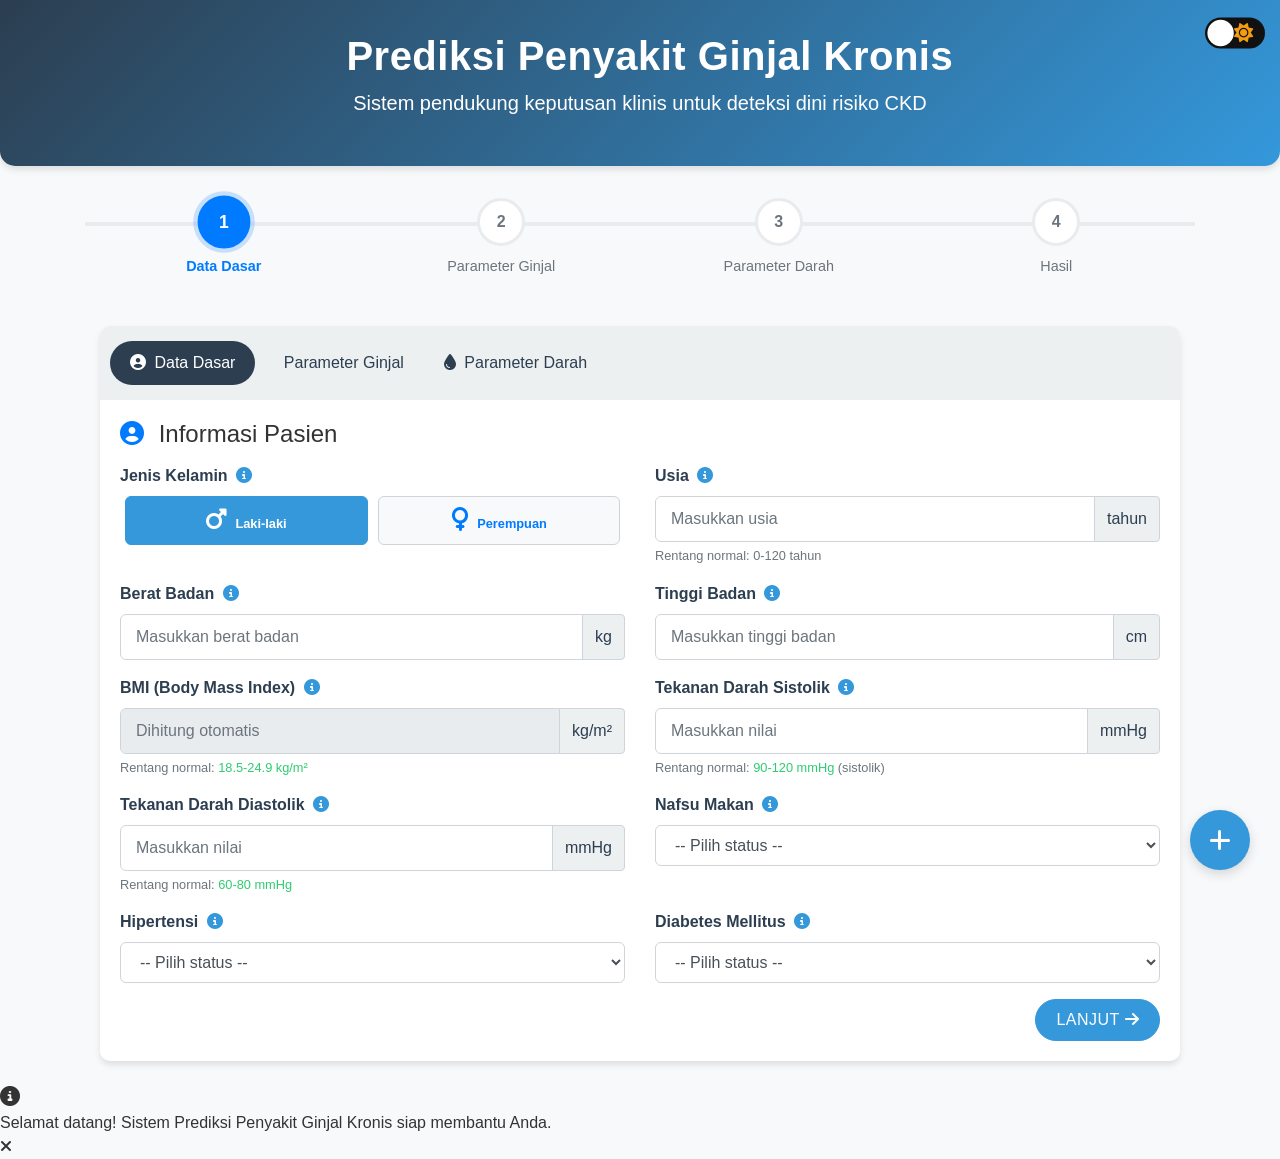
==== commit 54f8d6db: "Second push" ====
--- a/templates/index.html
+++ b/templates/index.html
@@ -32,6 +32,8 @@
             margin-bottom: 2rem;
             border-radius: 0 0 15px 15px;
             box-shadow: 0 4px 6px rgba(0, 0, 0, 0.1);
+            position: relative;
+            z-index: 2;
         }
         
         .app-title {
@@ -585,6 +587,30 @@
         .progress-step.completed .step-title {
             color: var(--secondary-color);
             font-weight: 600;
+        }
+
+        #particles-js{
+            position: fixed;
+            top: 0;
+            left: 0;
+            width: 100%;
+            height: 100%;
+            z-index: -1;
+            pointer-events: auto;
+            background : lenear-gradient(45deg, #f3f4f6, #e2e8f0);
+        }
+        
+        .main-content {
+            position: relative;
+            z-index: 1;
+            padding-bottom: 500px;
+            min-height: 100vh;
+            background: transparent;
+            pointer-events: none;
+        }
+
+        .main-content > * {
+            pointer-events: auto;
         }
     </style>
 </head>
@@ -608,7 +634,9 @@
         </div>
     </header>
     
-    <div class="container">
+    <div id = "particles-js"></div>
+
+    <div class="container main-container">
         <!-- Progress Steps (Visible only on non-print) -->
         <div class="form-progress no-print">
             <div class="progress-step active" data-step="1">
@@ -629,7 +657,7 @@
             </div>
         </div>
         
-        <div class="row">
+        <div id="inputFormContainer" class="row"></div>
             <div class="col-md-12">
                 <div class="card">
                     <div class="card-header">
@@ -740,6 +768,7 @@
                                                 </div>
                                                 <small class="form-text text-muted">Rentang normal: <span class="range-normal">18.5-24.9 kg/m²</span></small>
                                                 <div class="invalid-feedback">BMI harus antara 15 dan 50 kg/m²</div>
+                                                <small id="bmi-status" class="form-text text-muted font-weight-bold text-info"></small>
                                             </div>
                                         </div>
                                     
@@ -1156,13 +1185,16 @@
             </div>
         </div>
         
-        <!-- Result Cards (initially hidden) -->
-        <div class="row result-card" id="resultSection" style="display: none;">
+    <!-- Results Container - This will be initially hidden, then shown when results are ready -->
+    <!-- Note that this is outside the main form container for clean separation -->
+    <div class="container" id="resultsContainer" style="display: none;">
+        <div class="row">
             <div class="col-md-12">
-                <div class="card">
+                <div class="card result-card">
                     <div class="card-header d-flex justify-content-between align-items-center">
                         <h5 class="mb-0"><i class="fas fa-chart-pie text-primary mr-2"></i> Hasil Analisis</h5>
                         <div>
+                            <button class="btn btn-secondary" id="backToForm"><i class="fas fa-arrow-left"></i> Kembali ke Form Parameter</button>
                             <button class="btn btn-sm btn-outline-primary no-print" id="printReport"><i class="fas fa-print"></i> Cetak Laporan</button>
                             <button class="btn btn-sm btn-outline-secondary no-print ml-2" id="resetForm"><i class="fas fa-redo"></i> Analisis Baru</button>
                         </div>
@@ -1173,11 +1205,11 @@
                                 <div id="mainResult" class="mb-4">
                                     <!-- Will be filled by JS -->
                                 </div>
-                                
+
                                 <div id="resultExplanation">
                                     <!-- Will be filled by JS -->
                                 </div>
-                                
+
                                 <div class="ckd-stage-indicator mt-4">
                                     <div class="stage-header">
                                         Stadium Penyakit Ginjal Kronis
@@ -1206,19 +1238,18 @@
                                     </div>
                                 </div>
                             </div>
-                            
+
                             <div class="col-md-6">
                                 <div class="card">
                                     <div class="card-header">
                                         <h6 class="mb-0"><i class="fas fa-chart-bar"></i> Faktor Risiko Signifikan</h6>
                                     </div>
                                     <div class="card-body">
-                                        <!-- Add canvas for Chart.js -->
                                         <canvas id="featureImportanceChart" height="250" style="display: none;"></canvas>
                                         <div id="featureImportance"></div>
                                     </div>
                                 </div>
-                                
+
                                 <h5 class="mt-4">Detail Pasien</h5>
                                 <div class="table-responsive">
                                     <table class="table table-sm table-bordered">
@@ -1242,7 +1273,7 @@
                                         </tr>
                                     </table>
                                 </div>
-                                
+
                                 <h5 class="mt-4">Parameter Kritis</h5>
                                 <div class="table-responsive">
                                     <table class="table table-sm table-bordered">
@@ -1262,11 +1293,11 @@
                                 </div>
                             </div>
                         </div>
-                        
+
                         <div class="awareness-section mt-4">
                             <h5 class="awareness-title"><i class="fas fa-lightbulb mr-2"></i> Informasi Penyakit Ginjal Kronis</h5>
                             <p>Penyakit Ginjal Kronis (CKD) adalah kondisi penurunan fungsi ginjal secara perlahan yang dapat berlangsung selama beberapa bulan hingga tahun. Kondisi ini sering tidak menimbulkan gejala sampai stadium lanjut.</p>
-                            
+
                             <div class="row mt-4">
                                 <div class="col-md-6">
                                     <div class="awareness-indicator">
@@ -1284,7 +1315,7 @@
                                         </div>
                                     </div>
                                 </div>
-                                
+
                                 <div class="col-md-6">
                                     <div class="awareness-indicator">
                                         <div class="indicator-icon">
@@ -1302,7 +1333,7 @@
                                     </div>
                                 </div>
                             </div>
-                            
+
                             <div class="row mt-3">
                                 <div class="col-md-6">
                                     <div class="awareness-indicator">
@@ -1321,7 +1352,7 @@
                                         </div>
                                     </div>
                                 </div>
-                                
+
                                 <div class="col-md-6">
                                     <div class="awareness-indicator">
                                         <div class="indicator-icon">
@@ -1346,13 +1377,13 @@
             </div>
         </div>
 
-    <!-- Print Footer -->
-    <div class="print-footer">
-        <p>Laporan dibuat dengan Sistem Prediksi Penyakit Ginjal Kronis.</p>
-        <p>Catatan: Hasil prediksi ini hanya merupakan estimasi dan bukan pengganti diagnosis medis profesional. Konsultasikan dengan dokter untuk evaluasi lebih lanjut.</p>
+        <!-- Print Footer -->
+        <div class="print-footer">
+            <p>Laporan dibuat dengan Sistem Prediksi Penyakit Ginjal Kronis.</p>
+            <p>Catatan: Hasil prediksi ini hanya merupakan estimasi dan bukan pengganti diagnosis medis profesional. Konsultasikan dengan dokter untuk evaluasi lebih lanjut.</p>
+        </div>
     </div>
 
-    <!-- JavaScript Libraries -->
     <script src="https://cdnjs.cloudflare.com/ajax/libs/jquery/3.6.0/jquery.min.js"></script>
     <script src="https://cdnjs.cloudflare.com/ajax/libs/popper.js/1.16.1/umd/popper.min.js"></script>
     <script src="https://cdnjs.cloudflare.com/ajax/libs/bootstrap/4.6.2/js/bootstrap.min.js"></script>
@@ -1373,28 +1404,43 @@
             function calculateBMI() {
                 const weight = parseFloat($("#weight").val());
                 const height = parseFloat($("#height").val()) / 100; // Convert to meters
-                
+
                 if (weight && height) {
                     const bmi = weight / (height * height);
-                    $("#bmi").val(bmi.toFixed(1));
-                    
-                    // Highlight BMI status
+                    const bmiRounded = bmi.toFixed(1);
+                    $("#bmi").val(bmiRounded);
+
+                    // Reset validation classes
+                    $("#bmi").removeClass("is-valid is-invalid");
+
+                    // Validasi nilai BMI secara teknis
+                    if (bmi < 15 || bmi > 50) {
+                        $("#bmi").addClass("is-invalid");
+                    } else {
+                        $("#bmi").addClass("is-valid");
+                    }
+
+                    let category = "";
                     if (bmi < 18.5) {
-                        $("#bmi").removeClass("is-valid is-invalid").addClass("is-invalid");
-                    } else if (bmi >= 18.5 && bmi < 25) {
-                        $("#bmi").removeClass("is-valid is-invalid").addClass("is-valid");
-                    } else if (bmi >= 25) {
-                        $("#bmi").removeClass("is-valid is-invalid").addClass("is-invalid");
+                        category = "Underweight";
+                    } else if (bmi < 25) {
+                        category = "Normal";
+                    } else if (bmi < 30) {
+                        category = "Overweight";
+                    } else {
+                        category = "Obese";
                     }
+
+                    $("#bmi-status").text(`Kategori: ${category}`);
                 } else {
                     $("#bmi").val("");
                     $("#bmi").removeClass("is-valid is-invalid");
-                }
-            }
-            
+                    $("#bmi-status").text("");
+                }
+            }
+
             $("#weight, #height").on('input change', calculateBMI);
             
-            // Update gender-specific reference ranges
             function updateGenderRanges() {
                 const gender = $("input[name='gender']:checked").val();
                 
@@ -1770,8 +1816,49 @@
                         createFeatureImportanceChart(formData);
                     }, 2000); // Simulate 2 second processing time
                 }
-            }
-
+
+                setTimeout(() => {
+                    // Update progress ke step 4 dengan status completed
+                    updateProgressSteps(4);
+                    $('.progress-step[data-step="4"]').addClass('completed');
+                    
+                    // Sembunyikan form dan tampilkan hasil
+                    $('.card:has(form)').hide();
+                    $('#resultSection').addClass('show').fadeIn();
+                    
+                    // Scroll ke atas halaman
+                    window.scrollTo(0, 0);
+                }, 1000);
+
+                // Tambahkan fungsi untuk tombol kembali
+                $('#resultSection').on('click', '#backToForm', function() {
+                    $('#resultSection').removeClass('show').fadeOut();
+                    $('.card:has(form)').show();
+                    updateProgressSteps(3);
+                    $('.progress-step[data-step="4"]').removeClass('completed');
+                });
+            }
+
+            function getFormData() {
+                const formData = {};
+                $('#predictionForm').find('input, select').each(function() {
+                    const name = $(this).attr('name');
+                    let value = $(this).val();
+                    
+                    if (name && !$(this).is(':disabled')) {
+                        if ($(this).attr('type') === 'number') {
+                            value = parseFloat(value) || 0;
+                        } else if ($(this).is('select')) {
+                            value = value || null;
+                        } else {
+                            value = value.trim();
+                        }
+                        formData[name] = value;
+                    }
+                });
+                return formData;
+            }
+            
             // Simulate prediction based on key risk factors
             function simulatePrediction(data) {
                 // Pre-calculate all factors at once to improve performance
@@ -2498,25 +2585,6 @@
             setTimeout(showRandomTip, 30000); // Show first tip after 30 seconds
             setInterval(showRandomTip, 120000); // Show tips every 2 minutes
             
-            // Add cool particle background effect
-            function createParticles() {
-                const particleContainer = $('<div class="particle-container"></div>');
-                $('body').prepend(particleContainer);
-                
-                for (let i = 0; i < 50; i++) {
-                    const particle = $('<div class="particle"></div>');
-                    particle.css({
-                        left: Math.random() * 100 + '%',
-                        top: Math.random() * 100 + '%',
-                        animationDelay: Math.random() * 5 + 's',
-                        animationDuration: Math.random() * 10 + 5 + 's'
-                    });
-                    particleContainer.append(particle);
-                }
-            }
-            
-            createParticles();
-            
             // Add CSS for all the cool effects
             $("<style>")
             .prop("type", "text/css")
@@ -2857,7 +2925,7 @@
     
     <!-- Add floating action button for quick actions -->
     <div class="floating-action-btn">
-        <button class="btn btn-primary main-fab"><i class="fas fa-plus"></i></button>
+        <button id="fabToggle" class="btn btn-primary main-fab"><i class="fas fa-plus"></i></button>
         <div class="fab-options">
             <button class="btn btn-info fab-item" data-toggle="tooltip" title="Bantuan"><i class="fas fa-question"></i></button>
             <button class="btn btn-success fab-item" data-toggle="tooltip" title="Kontak"><i class="fas fa-envelope"></i></button>
@@ -2872,75 +2940,68 @@
             bottom: 30px;
             right: 30px;
             z-index: 999;
-        }
-        
+            display: flex;
+            flex-direction: column-reverse;
+            align-items: flex-end;
+        }
+
         .main-fab {
             width: 60px;
             height: 60px;
             border-radius: 50%;
+            font-size: 24px;
             display: flex;
             align-items: center;
             justify-content: center;
-            font-size: 24px;
-            box-shadow: 0 6px 10px rgba(0, 0, 0, 0.25);
-            transform: none !important; 
-            transition: none !important;
-            animation: none !important;
-        }
-
-        .floating-action-btn .main-fab {
             background: var(--secondary-color) !important;
             border: none;
-            box-shadow: 0 4px 12px rgba(0,0,0,0.15) !important;
+            box-shadow: 0 4px 12px rgba(0, 0, 0, 0.15);
+            cursor: pointer;
         }
 
         .fab-options {
-            position: absolute;
-            bottom: 70px;
-            right: 0;
             display: flex;
             flex-direction: column;
             align-items: flex-end;
+            margin-bottom: 10px;
+            transition: all 0.3s ease;
             opacity: 0;
             visibility: hidden;
             pointer-events: none;
-            transition: none !important;
-            transform: none !important;
-            background: transparent !important;
-            box-shadow: none !important;
-        }
-        
+        }
+
+        .fab-options.active {
+            opacity: 1;
+            visibility: visible;
+            pointer-events: auto;
+        }
+
         .fab-item {
             width: 45px;
             height: 45px;
             border-radius: 50%;
+            font-size: 18px;
+            margin-bottom: 10px;
+            color: white;
             display: flex;
             align-items: center;
             justify-content: center;
-            margin-bottom: 10px;
+            box-shadow: 0 2px 6px rgba(0,0,0,0.1);
+            transition: transform 0.3s ease;
             transform: scale(0);
-            margin-bottom: 10px;
-            transition: all 0.3s cubic-bezier(0.4, 0, 0.2, 1);
-            background: var(--primary-color) !important;
-            color: white !important;
-            box-shadow: 0 2px 6px rgba(0,0,0,0.1);
-        }
-        
-        .floating-action-btn:hover .fab-options {
-            opacity: 1;
-            visibility: visible;
-            pointer-events: auto;
-        }
-        
-        .floating-action-btn:hover .fab-item {
+        }
+
+        .fab-options.active .fab-item {
             transform: scale(1);
-        }
-        
-        .floating-action-btn:hover .main-fab {
-            transform: none !important;
         }
     </style>
     
+    <script>
+        document.getElementById('fabToggle').addEventListener('click', function () {
+            document.querySelector('.fab-options').classList.toggle('active');
+        });
+    </script>
+
     <!-- Quick help modal -->
     <div class="modal fade" id="helpModal" tabindex="-1" role="dialog" aria-labelledby="helpModalLabel" aria-hidden="true">
         <div class="modal-dialog modal-lg" role="document">
@@ -3194,6 +3255,7 @@
             right: 20px;
             z-index: 9999;
             max-width: 350px;
+            pointer-events: auto;
         }
         
         .notification {
@@ -3475,65 +3537,106 @@
         });
     </script>
     
-    <!-- Particle effect for background -->
-    <div class="particle-container" id="particles-js"></div>
-    
-    <!-- Particle.js script -->
+    <div id="particles-js"></div>
+
     <script src="https://cdnjs.cloudflare.com/ajax/libs/particles.js/2.0.0/particles.min.js"></script>
     <script>
-        $(document).ready(function() {
-            // Initialize particles
-            if (typeof particlesJS !== 'undefined') {
-                particlesJS("particles-js", {
-                    particles: {
-                        number: { value: 50, density: { enable: true, value_area: 800 } },
-                        color: { value: "#007bff" },
-                        shape: {
-                            type: "circle",
-                            stroke: { width: 0, color: "#000000" }
-                        },
-                        opacity: {
-                            value: 0.5,
-                            random: true,
-                            anim: { enable: true, speed: 1, opacity_min: 0.1, sync: false }
-                        },
-                        size: {
-                            value: 3,
-                            random: true,
-                            anim: { enable: true, speed: 4, size_min: 0.3, sync: false }
-                        },
-                        line_linked: {
+        $(document).ready(function () {
+            particlesJS("particles-js", {
+                particles: {
+                    number: {
+                        value: 80,
+                        density: {
                             enable: true,
-                            distance: 150,
-                            color: "#007bff",
-                            opacity: 0.4,
-                            width: 1
-                        },
-                        move: {
-                            enable: true,
-                            speed: 2,
-                            direction: "none",
-                            random: true,
-                            straight: false,
-                            out_mode: "bounce",
-                            bounce: false
+                            value_area: 800
                         }
                     },
-                    interactivity: {
-                        detect_on: "canvas",
-                        events: {
-                            onhover: { enable: true, mode: "grab" },
-                            onclick: { enable: true, mode: "push" },
-                            resize: true
-                        },
-                        modes: {
-                            grab: { distance: 140, line_linked: { opacity: 1 } },
-                            push: { particles_nb: 4 }
+                    color: { value: "#007bff" },
+                    shape: {
+                        type: "circle",
+                        stroke: { width: 0, color: "#000000" }
+                    },
+                    opacity: {
+                        value: 0.5,
+                        random: true,
+                        anim: {
+                            enable: true,
+                            speed: 1,
+                            opacity_min: 0.1,
+                            sync: false
                         }
                     },
-                    retina_detect: true
-                });
-            }
+                    size: {
+                        value: 3,
+                        random: true,
+                        anim: {
+                            enable: true,
+                            speed: 4,
+                            size_min: 0.3,
+                            sync: false
+                        }
+                    },
+                    line_linked: {
+                        enable: true,
+                        distance: 150,
+                        color: "#007bff",
+                        opacity: 0.4,
+                        width: 1
+                    },
+                    move: {
+                        enable: true,
+                        speed: 2,
+                        direction: "none",
+                        random: true,
+                        straight: false,
+                        out_mode: "bounce",
+                        bounce: false
+                    }
+                },
+                interactivity: {
+                    detect_on: "window",
+                    events: {
+                        onhover: {
+                            enable: true,
+                            mode: "grab"
+                        },
+                        onclick: {
+                            enable: true,
+                            mode: "push"
+                        },
+                        resize: true
+                    },
+                    modes: {
+                        grab: {
+                            distance: 140,
+                            line_linked: {
+                                opacity: 1
+                            }
+                        },
+                        push: {
+                            particles_nb: 5,
+                            quantity: 3
+                        }
+                    }
+                },
+                retina_detect: true
+            });
+
+            const maxParticles = 100;
+
+            function limitParticles() {
+                const pJS = window.pJSDom && window.pJSDom[0] && window.pJSDom[0].pJS;
+                if (pJS && pJS.particles && pJS.particles.array) {
+                    const particlesArray = pJS.particles.array;
+                    if (particlesArray.length > maxParticles) {
+                        // hapus partikel paling awal
+                        const excess = particlesArray.length - maxParticles;
+                        particlesArray.splice(0, excess);
+                    }
+                }
+            }
+
+            setInterval(limitParticles, 1000);
         });
     </script>
     
@@ -3625,7 +3728,7 @@
         }
         
         /* Glassmorphism effect */
-        .glass-effect {
+        /* .glass-effect {
             background: rgba(255, 255, 255, 0.1);
             backdrop-filter: blur(10px);
             -webkit-backdrop-filter: blur(10px);
@@ -3636,7 +3739,7 @@
         body.dark-mode .glass-effect {
             background: rgba(0, 0, 0, 0.3);
             border: 1px solid rgba(255, 255, 255, 0.1);
-        }
+        } */
     </style>
     
     <!-- Custom animations for page elements -->
